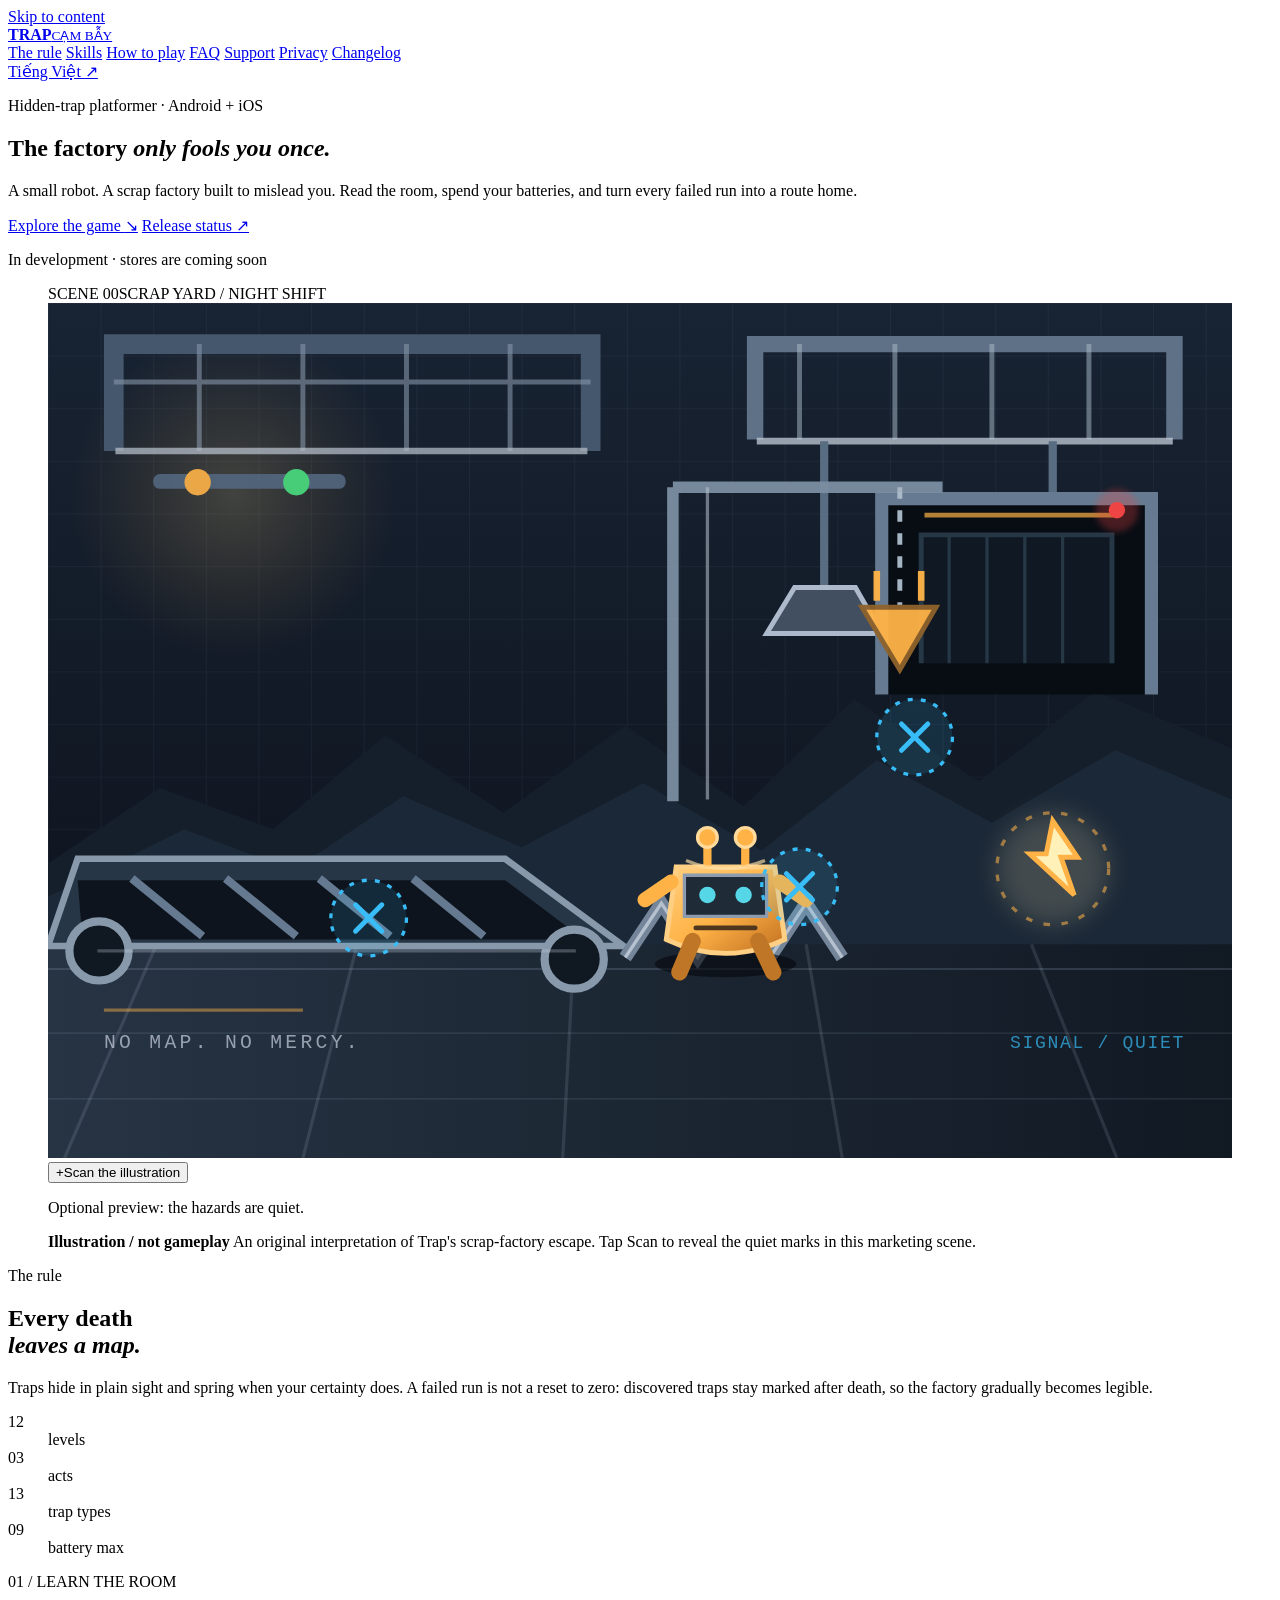
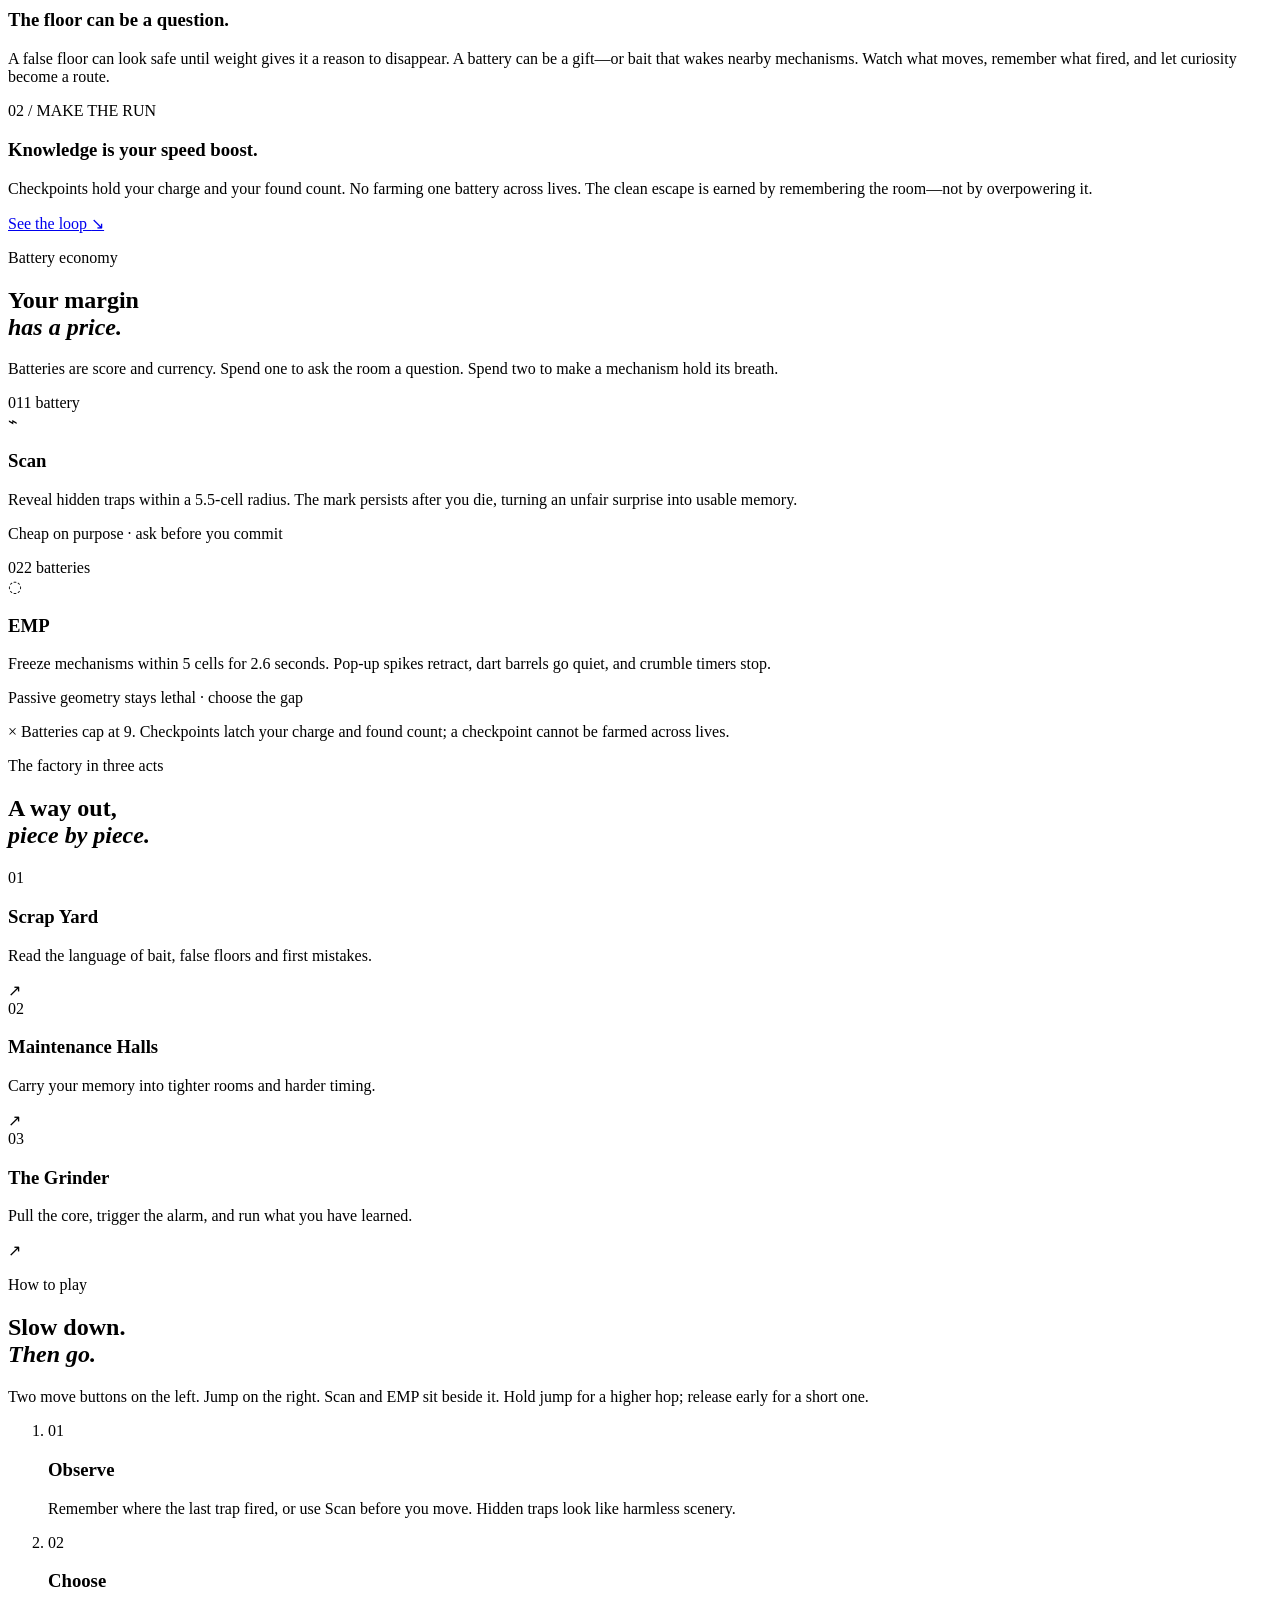
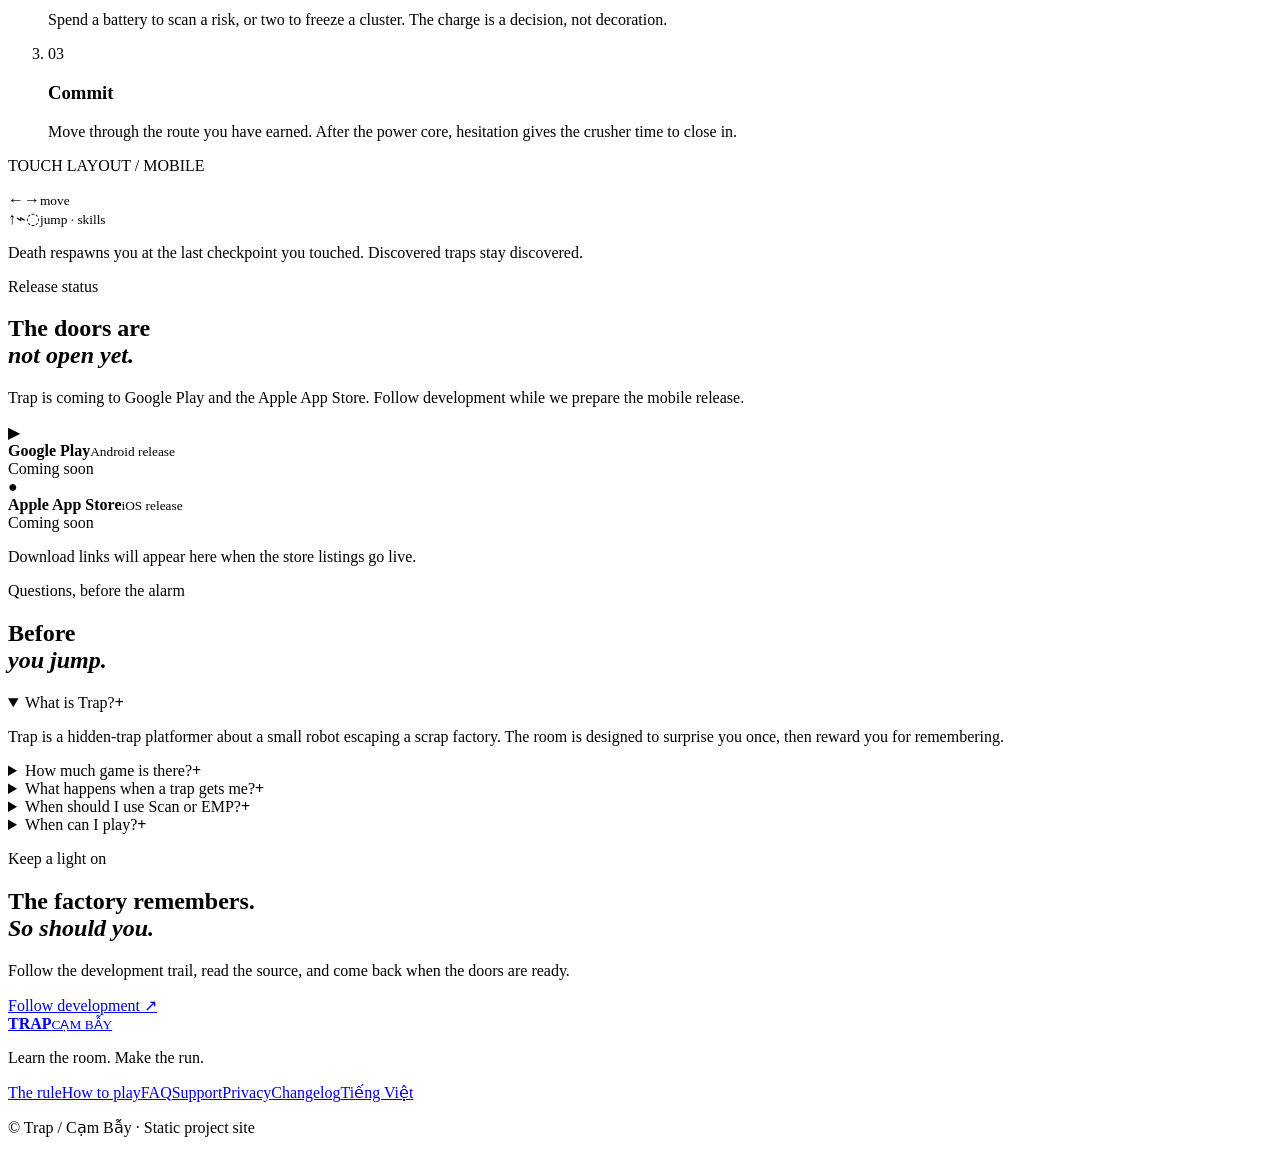
==== index.html @ 97ba3a32 "fix: Serve the site from pitfall.lamnv.com - Point canonical, hreflang, Open Graph, JSON-LD, sitemap" ====
<!doctype html>
<html lang="en">
<head>
  <meta charset="utf-8">
  <meta name="viewport" content="width=device-width, initial-scale=1">
  <title>Trap — The factory only fools you once.</title>
  <meta name="description" content="Trap is a hidden-trap platformer about a small robot escaping a scrap factory. Learn the room, spend your batteries, and make the clean run.">
  <meta name="theme-color" content="#070a0f">
  <meta name="robots" content="index, follow">
  <link rel="canonical" href="https://pitfall.lamnv.com/">
  <link rel="alternate" hreflang="en" href="https://pitfall.lamnv.com/">
  <link rel="alternate" hreflang="vi" href="https://pitfall.lamnv.com/vi/">
  <link rel="alternate" hreflang="x-default" href="https://pitfall.lamnv.com/">
  <meta property="og:type" content="website">
  <meta property="og:site_name" content="Trap / Cạm Bẫy">
  <meta property="og:locale" content="en_US">
  <meta property="og:locale:alternate" content="vi_VN">
  <meta property="og:title" content="Trap — The factory only fools you once.">
  <meta property="og:description" content="A hidden-trap platformer about a small robot escaping a scrap factory.">
  <meta property="og:url" content="https://pitfall.lamnv.com/">
  <meta property="og:image" content="https://pitfall.lamnv.com/assets/social-card.png">
  <meta property="og:image:width" content="1200">
  <meta property="og:image:height" content="630">
  <meta property="og:image:alt" content="An amber robot facing a dark scrap factory in Trap.">
  <meta name="twitter:card" content="summary_large_image">
  <meta name="twitter:title" content="Trap — The factory only fools you once.">
  <meta name="twitter:description" content="A hidden-trap platformer about a small robot escaping a scrap factory.">
  <meta name="twitter:image" content="https://pitfall.lamnv.com/assets/social-card.png">
  <link rel="icon" href="assets/favicon.svg" type="image/svg+xml">
  <link rel="stylesheet" href="styles.css">
  <script type="application/ld+json">
  {
    "@context": "https://schema.org",
    "@graph": [
      {
        "@type": "VideoGame",
        "@id": "https://pitfall.lamnv.com/#game",
        "name": "Trap",
        "alternateName": "Cạm Bẫy",
        "description": "A hidden-trap platformer about a small robot escaping a scrap factory. Traps reveal themselves through play, while Scan and EMP turn batteries into a margin for error.",
        "url": "https://pitfall.lamnv.com/",
        "image": "https://pitfall.lamnv.com/assets/social-card.png",
        "genre": ["Platformer", "Puzzle"],
        "gamePlatform": ["Android", "iOS"],
        "operatingSystem": ["Android", "iOS"],
        "applicationCategory": "Game",
        "inLanguage": ["en", "vi"],
        "sameAs": "https://github.com/nguyenvanlamm/cam_bay"
      },
      {
        "@type": "FAQPage",
        "@id": "https://pitfall.lamnv.com/#faq",
        "inLanguage": "en",
        "mainEntity": [
          {
            "@type": "Question",
            "name": "What is Trap?",
            "acceptedAnswer": {"@type": "Answer", "text": "Trap is a hidden-trap platformer about a small robot escaping a scrap factory. The room is designed to surprise you once, then reward you for remembering."}
          },
          {
            "@type": "Question",
            "name": "How much game is there?",
            "acceptedAnswer": {"@type": "Answer", "text": "The current design has 12 levels across three acts: Scrap Yard, Maintenance Halls and The Grinder. There are 13 trap types and three challenge goals per level."}
          },
          {
            "@type": "Question",
            "name": "What happens when a trap gets me?",
            "acceptedAnswer": {"@type": "Answer", "text": "You respawn at the last checkpoint you touched. A trap that has fired leaves a faint mark where it hid, and that discovery survives death."}
          },
          {
            "@type": "Question",
            "name": "When should I use Scan or EMP?",
            "acceptedAnswer": {"@type": "Answer", "text": "Scan costs one battery and reveals hidden traps within 5.5 cells. EMP costs two and freezes nearby mechanisms for 2.6 seconds. Passive geometry—like an exposed spike bed—stays dangerous."}
          },
          {
            "@type": "Question",
            "name": "When can I play?",
            "acceptedAnswer": {"@type": "Answer", "text": "Trap is in development. It is planned for Android and iOS, with both the Google Play and Apple App Store releases marked coming soon. No release date has been announced."}
          }
        ]
      }
    ]
  }
  </script>
</head>
<body>
  <a class="skip-link" href="#main-content">Skip to content</a>
  <header class="site-header">
    <div class="wrap nav-shell">
      <a class="brand" href="./" aria-label="Trap home">
        <span class="brand-mark" aria-hidden="true"><i></i><i></i><i></i></span>
        <span class="brand-word"><strong>TRAP</strong><small>CẠM BẪY</small></span>
      </a>
      <nav class="primary-nav" aria-label="Primary navigation">
        <a href="#world">The rule</a>
        <a href="#skills">Skills</a>
        <a href="#how-to-play">How to play</a>
        <a href="#faq">FAQ</a>
        <a href="support/">Support</a>
        <a href="privacy/">Privacy</a>
        <a href="changelog/">Changelog</a>
      </nav>
      <a class="language-link" href="vi/index.html" lang="vi">Tiếng Việt <span aria-hidden="true">↗</span></a>
    </div>
  </header>

  <main id="main-content">
    <section class="hero wrap" aria-labelledby="hero-title">
      <div class="hero-copy">
        <p class="eyebrow"><span class="eyebrow-line" aria-hidden="true"></span> Hidden-trap platformer <span class="eyebrow-dot" aria-hidden="true">·</span> Android + iOS</p>
        <h1 id="hero-title">The factory <em>only fools you once.</em></h1>
        <p class="hero-lede">A small robot. A scrap factory built to mislead you. Read the room, spend your batteries, and turn every failed run into a route home.</p>
        <div class="hero-actions">
          <a class="button button-primary" href="#how-to-play">Explore the game <span aria-hidden="true">↘</span></a>
          <a class="quiet-link" href="#release">Release status <span aria-hidden="true">↗</span></a>
        </div>
        <p class="hero-footnote"><span class="status-dot" aria-hidden="true"></span> In development · stores are coming soon</p>
      </div>

      <figure class="hero-art">
        <div class="art-frame">
          <div class="art-label"><span>SCENE 00</span><span>SCRAP YARD / NIGHT SHIFT</span></div>
          <svg id="trap-scene" viewBox="0 0 720 520" role="img" aria-labelledby="scene-title scene-desc" xmlns="http://www.w3.org/2000/svg">
            <title id="scene-title">An amber robot at the mouth of a scrap factory</title>
            <desc id="scene-desc">An original editorial illustration of a small robot standing before conveyors, hanging machinery and a dark factory exit. Scan can mark the quiet hazards hidden in the scene.</desc>
            <defs>
              <linearGradient id="scene-sky" x1="0" y1="0" x2="0" y2="1">
                <stop offset="0" stop-color="#182333"/>
                <stop offset="1" stop-color="#0b1018"/>
              </linearGradient>
              <linearGradient id="scene-floor" x1="0" y1="0" x2="1" y2="0">
                <stop offset="0" stop-color="#273444"/>
                <stop offset="1" stop-color="#111923"/>
              </linearGradient>
              <linearGradient id="robot-shell" x1="0" y1="0" x2="1" y2="1">
                <stop offset="0" stop-color="#ffd080"/>
                <stop offset="0.5" stop-color="#ffb347"/>
                <stop offset="1" stop-color="#bf6e20"/>
              </linearGradient>
              <linearGradient id="steel-beam" x1="0" y1="0" x2="1" y2="0">
                <stop offset="0" stop-color="#718198"/>
                <stop offset="0.5" stop-color="#c3ccd9"/>
                <stop offset="1" stop-color="#445367"/>
              </linearGradient>
              <radialGradient id="lamp" cx="0.5" cy="0.5" r="0.5">
                <stop offset="0" stop-color="#ffdf8c" stop-opacity=".95"/>
                <stop offset="1" stop-color="#ffb347" stop-opacity="0"/>
              </radialGradient>
              <pattern id="scene-grid" width="32" height="32" patternUnits="userSpaceOnUse">
                <path d="M32 0H0V32" fill="none" stroke="#a8bed7" stroke-opacity=".07"/>
              </pattern>
              <filter id="soft-glow" x="-100%" y="-100%" width="300%" height="300%">
                <feGaussianBlur stdDeviation="7"/>
              </filter>
              <filter id="tight-glow" x="-100%" y="-100%" width="300%" height="300%">
                <feGaussianBlur stdDeviation="2"/>
              </filter>
            </defs>
            <rect width="720" height="520" fill="url(#scene-sky)"/>
            <rect width="720" height="520" fill="url(#scene-grid)"/>
            <circle cx="113" cy="116" r="100" fill="url(#lamp)" opacity=".2"/>
            <path d="M0 341L68 295 137 320 205 263 277 310 351 257 423 306 490 241 566 291 637 236 720 271V410H0Z" fill="#151f2b"/>
            <path d="M0 361L83 320 149 345 216 300 288 331 362 292 434 333 504 278 574 316 649 272 720 302V410H0Z" fill="#1b2837"/>
            <path d="M0 390H720V520H0Z" fill="url(#scene-floor)"/>
            <path d="M0 405H720" stroke="#7e91a7" stroke-opacity=".35"/>
            <path d="M0 444H720M0 484H720" stroke="#9eb0c4" stroke-opacity=".12"/>
            <path d="M66 390L10 520M188 390L155 520M320 390L313 520M461 390L483 520M598 390L650 520" stroke="#b9c7d7" stroke-opacity=".14" stroke-width="2"/>

            <g opacity=".9">
              <path d="M40 90V25H330V90" fill="none" stroke="#4a5d73" stroke-width="12"/>
              <path d="M40 48H330M92 25V90M155 25V90M218 25V90M281 25V90" stroke="#91a2b6" stroke-opacity=".6" stroke-width="3"/>
              <path d="M41 90H328" stroke="#c3ccd9" stroke-opacity=".75" stroke-width="4"/>
              <rect x="64" y="104" width="117" height="9" rx="4" fill="#53677f"/>
              <circle cx="91" cy="109" r="8" fill="#ffb347"/><circle cx="151" cy="109" r="8" fill="#4ade80"/>
            </g>

            <g>
              <path d="M430 83V25H685V83" fill="none" stroke="#5e7186" stroke-width="10"/>
              <path d="M457 25V83M515 25V83M574 25V83M633 25V83" stroke="#aebdcb" stroke-opacity=".5" stroke-width="3"/>
              <path d="M431 84H684" stroke="#c3ccd9" stroke-opacity=".75" stroke-width="4"/>
              <path d="M472 84V176M611 84V137" stroke="#596d82" stroke-width="5"/>
              <path d="M454 173H491L507 201H437Z" fill="#424f60" stroke="#adbacc" stroke-width="3"/>
              <path d="M593 134H629L642 158H580Z" fill="#424f60" stroke="#adbacc" stroke-width="3"/>
            </g>

            <g class="factory-door">
              <path d="M507 238V119H671V238" fill="#080d14" stroke="#667b91" stroke-width="8"/>
              <path d="M531 219V141H647V219" fill="#0f1823" stroke="#263746" stroke-width="3"/>
              <path d="M548 141V219M571 141V219M594 141V219M617 141V219" stroke="#263746" stroke-width="2"/>
              <path d="M533 129H648" stroke="#ffb347" stroke-opacity=".7" stroke-width="3"/>
              <circle cx="650" cy="126" r="13" fill="#ef4444" opacity=".28" filter="url(#tight-glow)"/>
              <circle cx="650" cy="126" r="5" fill="#ef4444"/>
            </g>

            <g class="crane" opacity=".95">
              <path d="M380 112V303M380 112H544" stroke="#7b8ea2" stroke-width="7"/>
              <path d="M401 112V302" stroke="#c3ccd9" stroke-opacity=".55" stroke-width="2"/>
              <path d="M518 112V185" stroke="#aebdcb" stroke-width="3" stroke-dasharray="7 7"/>
              <path d="M495 185H540L518 223Z" fill="#ffb347" stroke="#8f632c" stroke-width="3"/>
              <path d="M504 181V163M531 181V163" stroke="#ffb347" stroke-width="4"/>
            </g>

            <g class="conveyor">
              <path d="M18 338H278L350 391H0Z" fill="#263646" stroke="#8799ab" stroke-width="4"/>
              <path d="M18 351H278L326 387H21Z" fill="#0d141d"/>
              <path d="M51 350L94 385M108 350L151 385M165 350L208 385M222 350L265 385" stroke="#657991" stroke-width="5"/>
              <circle cx="31" cy="394" r="18" fill="#101821" stroke="#8799ab" stroke-width="5"/>
              <circle cx="320" cy="399" r="18" fill="#101821" stroke="#8799ab" stroke-width="5"/>
              <path d="M30 394H321" stroke="#c3ccd9" stroke-opacity=".3" stroke-width="2"/>
            </g>

            <g class="power-core">
              <circle cx="611" cy="344" r="34" fill="#fff1b8" opacity=".17" filter="url(#soft-glow)"/>
              <path d="M611 315L626 337L616 337L624 360L597 335L607 335Z" fill="#fff1b8" stroke="#ffb347" stroke-width="3"/>
              <circle cx="611" cy="344" r="34" fill="none" stroke="#ffb347" stroke-opacity=".55" stroke-width="2" stroke-dasharray="4 7"/>
            </g>

            <g class="rail-hazard">
              <path d="M351 398L373 365L395 398L417 365L439 398L461 365L483 398" fill="none" stroke="#75869a" stroke-width="8"/>
              <path d="M351 398L373 365L395 398L417 365L439 398L461 365L483 398" fill="none" stroke="#d1dae4" stroke-opacity=".7" stroke-width="2"/>
            </g>

            <g class="robot" transform="translate(370 301)">
              <ellipse cx="42" cy="101" rx="43" ry="8" fill="#05080c" opacity=".6"/>
              <path d="M12 42H72L78 86Q42 103 6 86Z" fill="url(#robot-shell)" stroke="#ffcf83" stroke-width="3"/>
              <path d="M17 47H67V72H17Z" fill="#202b38" stroke="#8c9bad" stroke-width="2"/>
              <circle cx="31" cy="59" r="5" fill="#55d7e8"/><circle cx="53" cy="59" r="5" fill="#55d7e8"/>
              <path d="M24 79H60" stroke="#51361e" stroke-width="3" stroke-linecap="round"/>
              <path d="M9 51L-7 62M75 51L91 62" stroke="#ffb347" stroke-width="9" stroke-linecap="round"/>
              <path d="M22 87L14 106M62 87L71 106" stroke="#bf7626" stroke-width="10" stroke-linecap="round"/>
              <path d="M31 42V27M54 42V27" stroke="#ffb347" stroke-width="5"/>
              <circle cx="31" cy="24" r="6" fill="#ffb347" stroke="#ffda9b" stroke-width="2"/>
              <circle cx="54" cy="24" r="6" fill="#ffb347" stroke="#ffda9b" stroke-width="2"/>
              <path d="M18 38Q42 48 66 38" fill="none" stroke="#ffe0a8" stroke-opacity=".65" stroke-width="2"/>
            </g>

            <g class="trap-mark" aria-hidden="true">
              <g transform="translate(195 374)">
                <circle r="23" fill="#38bdf8" fill-opacity=".13" stroke="#38bdf8" stroke-width="2" stroke-dasharray="3 5"/>
                <path d="M-8 -8L8 8M8 -8L-8 8" stroke="#38bdf8" stroke-width="3" stroke-linecap="round"/>
              </g>
              <g transform="translate(457 355)">
                <circle r="23" fill="#38bdf8" fill-opacity=".13" stroke="#38bdf8" stroke-width="2" stroke-dasharray="3 5"/>
                <path d="M-8 -8L8 8M8 -8L-8 8" stroke="#38bdf8" stroke-width="3" stroke-linecap="round"/>
              </g>
              <g transform="translate(527 264)">
                <circle r="23" fill="#38bdf8" fill-opacity=".13" stroke="#38bdf8" stroke-width="2" stroke-dasharray="3 5"/>
                <path d="M-8 -8L8 8M8 -8L-8 8" stroke="#38bdf8" stroke-width="3" stroke-linecap="round"/>
              </g>
            </g>

            <path d="M34 430H155" stroke="#ffb347" stroke-width="2" stroke-opacity=".45"/>
            <text x="34" y="453" fill="#c3ccd9" fill-opacity=".72" font-family="monospace" font-size="12" letter-spacing="2">NO MAP. NO MERCY.</text>
            <text x="585" y="453" fill="#38bdf8" fill-opacity=".7" font-family="monospace" font-size="11" letter-spacing="1">SIGNAL / QUIET</text>
          </svg>
          <div class="scan-control">
            <button id="scan-toggle" class="scan-button" type="button" aria-controls="trap-scene" aria-pressed="false"><span class="scan-icon" aria-hidden="true">+</span><span>Scan the illustration</span></button>
            <p id="scan-status" class="scan-status" role="status" aria-live="polite">Optional preview: the hazards are quiet.</p>
          </div>
        </div>
        <figcaption><strong>Illustration / not gameplay</strong> An original interpretation of Trap's scrap-factory escape. Tap Scan to reveal the quiet marks in this marketing scene.</figcaption>
        <noscript><p class="no-script-note">Scan preview needs JavaScript; the game story and mechanics remain available below.</p></noscript>
      </figure>
    </section>

    <section class="section rule-section wrap" id="world" aria-labelledby="rule-title">
      <div class="section-intro split-intro">
        <p class="eyebrow"><span class="eyebrow-line" aria-hidden="true"></span> The rule</p>
        <div>
          <h2 id="rule-title">Every death<br><em>leaves a map.</em></h2>
          <p class="section-lede">Traps hide in plain sight and spring when your certainty does. A failed run is not a reset to zero: discovered traps stay marked after death, so the factory gradually becomes legible.</p>
        </div>
      </div>
      <dl class="fact-rail" aria-label="Game structure">
        <div><dt>12</dt><dd>levels</dd></div>
        <div><dt>03</dt><dd>acts</dd></div>
        <div><dt>13</dt><dd>trap types</dd></div>
        <div><dt>09</dt><dd>battery max</dd></div>
      </dl>
      <div class="story-grid">
        <article class="story-card story-card-large">
          <p class="card-index">01 / LEARN THE ROOM</p>
          <h3>The floor can be a question.</h3>
          <p>A false floor can look safe until weight gives it a reason to disappear. A battery can be a gift—or bait that wakes nearby mechanisms. Watch what moves, remember what fired, and let curiosity become a route.</p>
          <div class="card-rule" aria-hidden="true"><span></span><span></span><span></span></div>
        </article>
        <article class="story-card story-card-accent">
          <p class="card-index">02 / MAKE THE RUN</p>
          <h3>Knowledge is your speed boost.</h3>
          <p>Checkpoints hold your charge and your found count. No farming one battery across lives. The clean escape is earned by remembering the room—not by overpowering it.</p>
          <a class="inline-link" href="#how-to-play">See the loop <span aria-hidden="true">↘</span></a>
        </article>
      </div>
    </section>

    <section class="section skills-section" id="skills" aria-labelledby="skills-title">
      <div class="wrap">
        <div class="section-intro split-intro">
          <p class="eyebrow"><span class="eyebrow-line" aria-hidden="true"></span> Battery economy</p>
          <div>
            <h2 id="skills-title">Your margin<br><em>has a price.</em></h2>
            <p class="section-lede">Batteries are score and currency. Spend one to ask the room a question. Spend two to make a mechanism hold its breath.</p>
          </div>
        </div>
        <div class="skill-grid">
          <article class="skill-card scan-card">
            <div class="skill-top"><span class="skill-number">01</span><span class="skill-tag">1 battery</span></div>
            <div class="skill-symbol" aria-hidden="true">⌁</div>
            <h3>Scan</h3>
            <p>Reveal hidden traps within a 5.5-cell radius. The mark persists after you die, turning an unfair surprise into usable memory.</p>
            <div class="skill-meter" aria-label="Cost: one battery"><i></i><i class="empty"></i><i class="empty"></i><i class="empty"></i></div>
            <p class="skill-note">Cheap on purpose · ask before you commit</p>
          </article>
          <article class="skill-card emp-card">
            <div class="skill-top"><span class="skill-number">02</span><span class="skill-tag">2 batteries</span></div>
            <div class="skill-symbol" aria-hidden="true">◌</div>
            <h3>EMP</h3>
            <p>Freeze mechanisms within 5 cells for 2.6 seconds. Pop-up spikes retract, dart barrels go quiet, and crumble timers stop.</p>
            <div class="skill-meter" aria-label="Cost: two batteries"><i></i><i></i><i class="empty"></i><i class="empty"></i></div>
            <p class="skill-note">Passive geometry stays lethal · choose the gap</p>
          </article>
        </div>
        <p class="skill-footnote"><span class="tiny-cross" aria-hidden="true">×</span> Batteries cap at 9. Checkpoints latch your charge and found count; a checkpoint cannot be farmed across lives.</p>
      </div>
    </section>

    <section class="section acts-section wrap" aria-labelledby="acts-title">
      <div class="acts-heading">
        <p class="eyebrow"><span class="eyebrow-line" aria-hidden="true"></span> The factory in three acts</p>
        <h2 id="acts-title">A way out,<br><em>piece by piece.</em></h2>
      </div>
      <div class="act-list">
        <article class="act-row">
          <div class="act-no">01</div><div class="act-name"><h3>Scrap Yard</h3><p>Read the language of bait, false floors and first mistakes.</p></div><div class="act-mark" aria-hidden="true">↗</div>
        </article>
        <article class="act-row">
          <div class="act-no">02</div><div class="act-name"><h3>Maintenance Halls</h3><p>Carry your memory into tighter rooms and harder timing.</p></div><div class="act-mark" aria-hidden="true">↗</div>
        </article>
        <article class="act-row">
          <div class="act-no">03</div><div class="act-name"><h3>The Grinder</h3><p>Pull the core, trigger the alarm, and run what you have learned.</p></div><div class="act-mark" aria-hidden="true">↗</div>
        </article>
      </div>
    </section>

    <section class="section how-section" id="how-to-play" aria-labelledby="how-title">
      <div class="wrap">
        <div class="section-intro split-intro">
          <p class="eyebrow"><span class="eyebrow-line" aria-hidden="true"></span> How to play</p>
          <div>
            <h2 id="how-title">Slow down.<br><em>Then go.</em></h2>
            <p class="section-lede">Two move buttons on the left. Jump on the right. Scan and EMP sit beside it. Hold jump for a higher hop; release early for a short one.</p>
          </div>
        </div>
        <div class="play-layout">
          <ol class="play-steps">
            <li><span class="step-no">01</span><div><h3>Observe</h3><p>Remember where the last trap fired, or use Scan before you move. Hidden traps look like harmless scenery.</p></div></li>
            <li><span class="step-no">02</span><div><h3>Choose</h3><p>Spend a battery to scan a risk, or two to freeze a cluster. The charge is a decision, not decoration.</p></div></li>
            <li><span class="step-no">03</span><div><h3>Commit</h3><p>Move through the route you have earned. After the power core, hesitation gives the crusher time to close in.</p></div></li>
          </ol>
          <aside class="control-panel" aria-label="Touch controls">
            <p class="card-index">TOUCH LAYOUT / MOBILE</p>
            <div class="control-map">
              <div class="control-cluster left-cluster"><span class="control-key">←</span><span class="control-key">→</span><small>move</small></div>
              <div class="control-cluster right-cluster"><span class="control-key jump-key">↑</span><span class="control-key skill-key">⌁</span><span class="control-key skill-key">◌</span><small>jump · skills</small></div>
            </div>
            <p class="control-note">Death respawns you at the last checkpoint you touched. Discovered traps stay discovered.</p>
          </aside>
        </div>
      </div>
    </section>

    <section class="section release-section wrap" id="release" aria-labelledby="release-title">
      <div class="release-copy">
        <p class="eyebrow"><span class="eyebrow-line" aria-hidden="true"></span> Release status</p>
        <h2 id="release-title">The doors are<br><em>not open yet.</em></h2>
        <p>Trap is coming to Google Play and the Apple App Store. Follow development while we prepare the mobile release.</p>
      </div>
      <div class="store-list" aria-label="Store availability">
        <div class="store-row"><span class="store-icon" aria-hidden="true">▶</span><div><strong>Google Play</strong><small>Android release</small></div><span class="store-status">Coming soon</span></div>
        <div class="store-row"><span class="store-icon apple-icon" aria-hidden="true">●</span><div><strong>Apple App Store</strong><small>iOS release</small></div><span class="store-status">Coming soon</span></div>
        <p class="store-note">Download links will appear here when the store listings go live.</p>
      </div>
    </section>

    <section class="section faq-section wrap" id="faq" aria-labelledby="faq-title">
      <div class="faq-head"><p class="eyebrow"><span class="eyebrow-line" aria-hidden="true"></span> Questions, before the alarm</p><h2 id="faq-title">Before<br><em>you jump.</em></h2></div>
      <div class="faq-list">
        <details open><summary><span>What is Trap?</span><b aria-hidden="true">+</b></summary><p>Trap is a hidden-trap platformer about a small robot escaping a scrap factory. The room is designed to surprise you once, then reward you for remembering.</p></details>
        <details><summary><span>How much game is there?</span><b aria-hidden="true">+</b></summary><p>The current design has 12 levels across three acts: Scrap Yard, Maintenance Halls and The Grinder. There are 13 trap types and three challenge goals per level.</p></details>
        <details><summary><span>What happens when a trap gets me?</span><b aria-hidden="true">+</b></summary><p>You respawn at the last checkpoint you touched. A trap that has fired leaves a faint mark where it hid, and that discovery survives death.</p></details>
        <details><summary><span>When should I use Scan or EMP?</span><b aria-hidden="true">+</b></summary><p>Scan costs one battery and reveals hidden traps within 5.5 cells. EMP costs two and freezes nearby mechanisms for 2.6 seconds. Passive geometry—like an exposed spike bed—stays dangerous.</p></details>
        <details><summary><span>When can I play?</span><b aria-hidden="true">+</b></summary><p>Trap is in development. It is planned for Android and iOS, with both the Google Play and Apple App Store releases marked coming soon. No release date has been announced.</p></details>
      </div>
    </section>

    <section class="closing-cta wrap" aria-labelledby="closing-title">
      <div class="closing-rule" aria-hidden="true"><span></span><span></span><span></span></div>
      <p class="eyebrow"><span class="eyebrow-line" aria-hidden="true"></span> Keep a light on</p>
      <h2 id="closing-title">The factory remembers.<br><em>So should you.</em></h2>
      <p>Follow the development trail, read the source, and come back when the doors are ready.</p>
      <a class="button button-primary" href="https://github.com/nguyenvanlamm/cam_bay" rel="noopener">Follow development <span aria-hidden="true">↗</span></a>
    </section>
  </main>

  <footer class="site-footer">
    <div class="wrap footer-inner">
      <div><a class="brand footer-brand" href="./" aria-label="Trap home"><span class="brand-mark" aria-hidden="true"><i></i><i></i><i></i></span><span class="brand-word"><strong>TRAP</strong><small>CẠM BẪY</small></span></a><p>Learn the room. Make the run.</p></div>
      <div class="footer-links"><a href="#world">The rule</a><a href="#how-to-play">How to play</a><a href="#faq">FAQ</a><a href="support/">Support</a><a href="privacy/">Privacy</a><a href="changelog/">Changelog</a><a href="vi/index.html" lang="vi">Tiếng Việt</a></div>
      <p class="copyright">© Trap / Cạm Bẫy · Static project site</p>
    </div>
  </footer>
  <script src="script.js" defer></script>
</body>
</html>
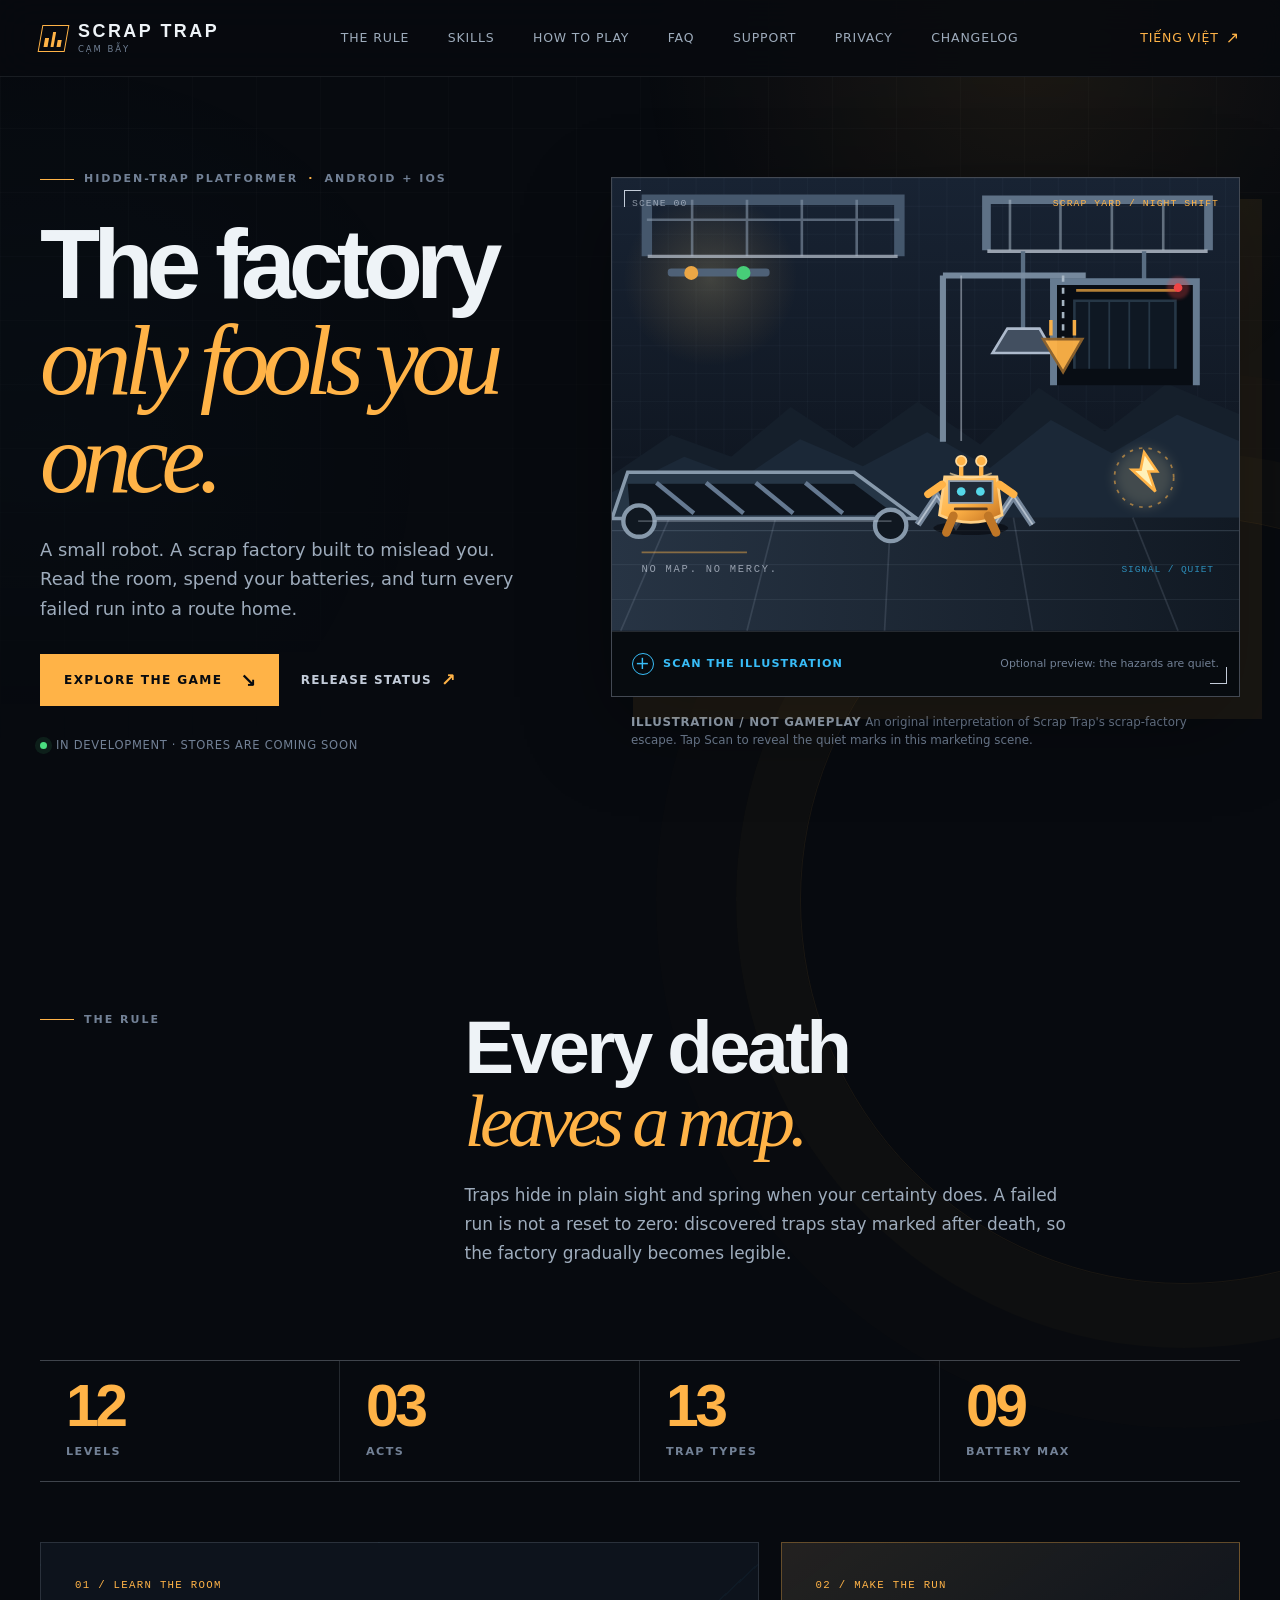
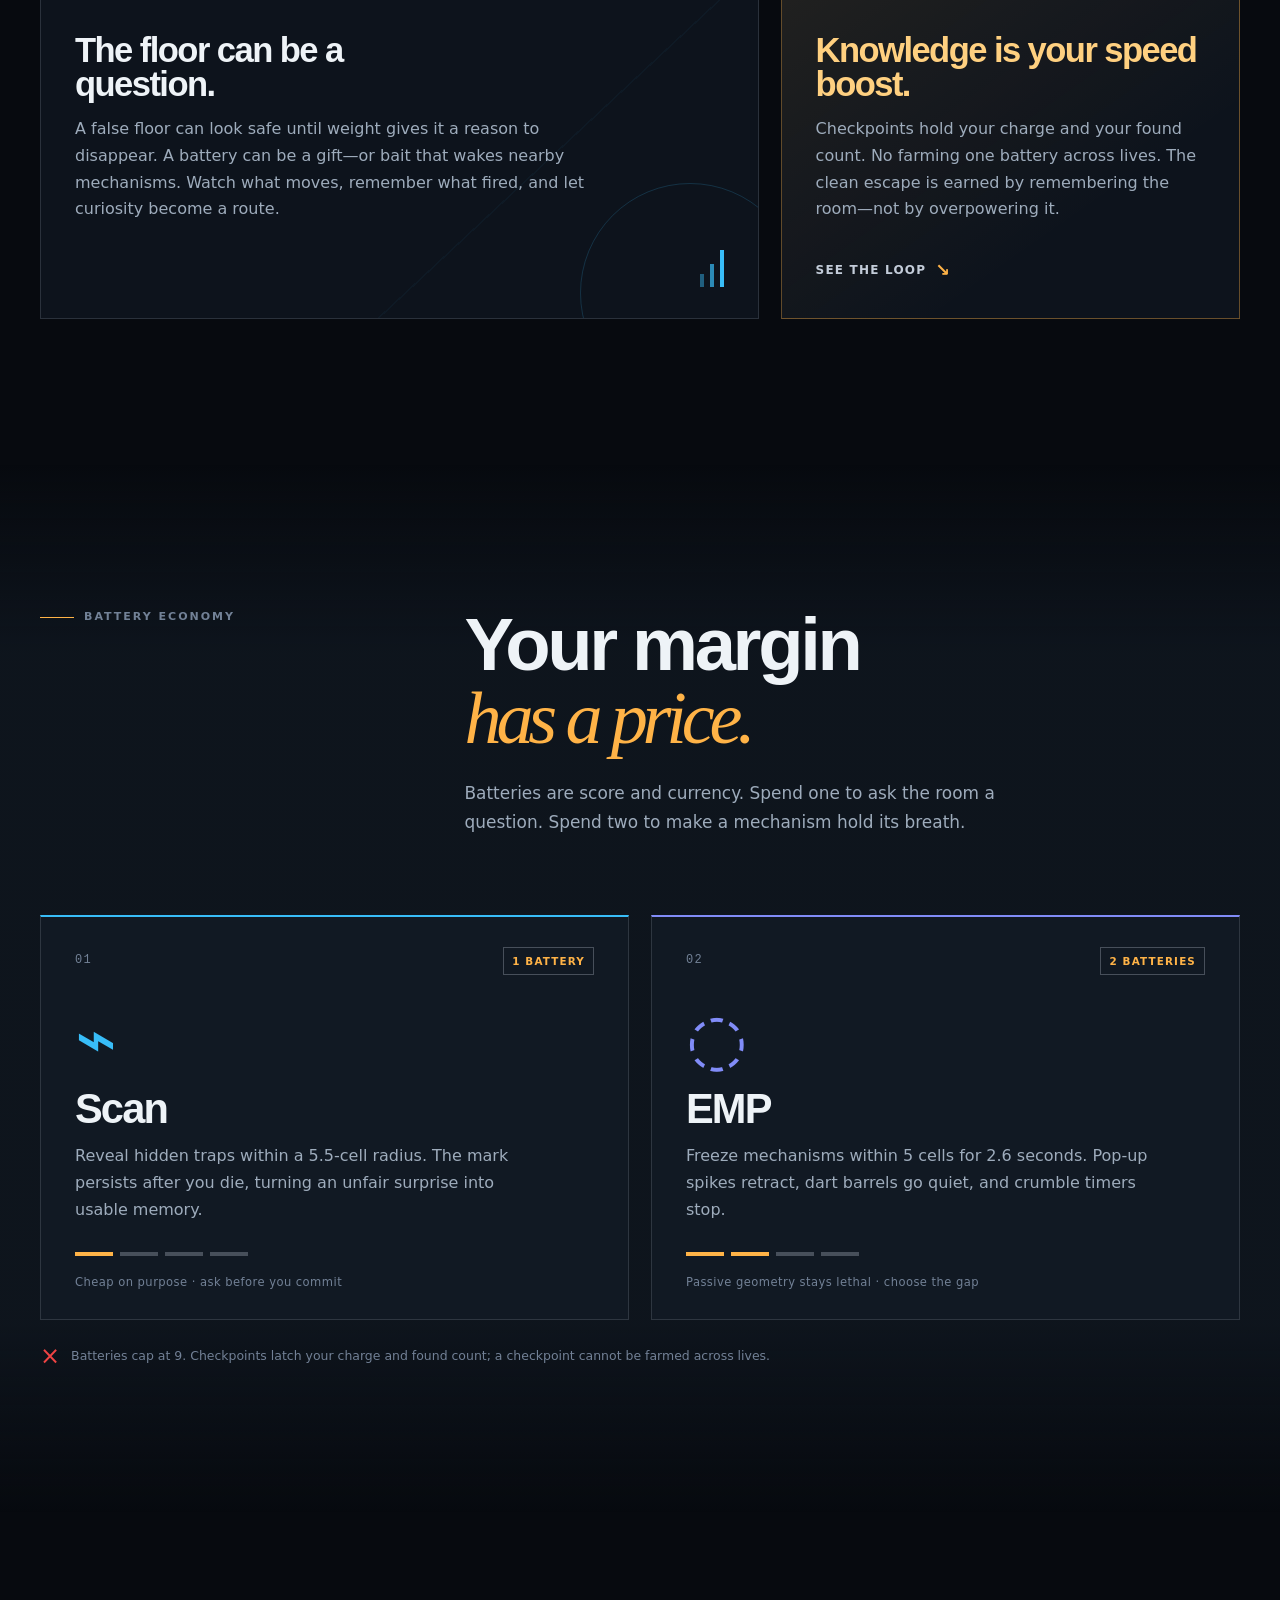
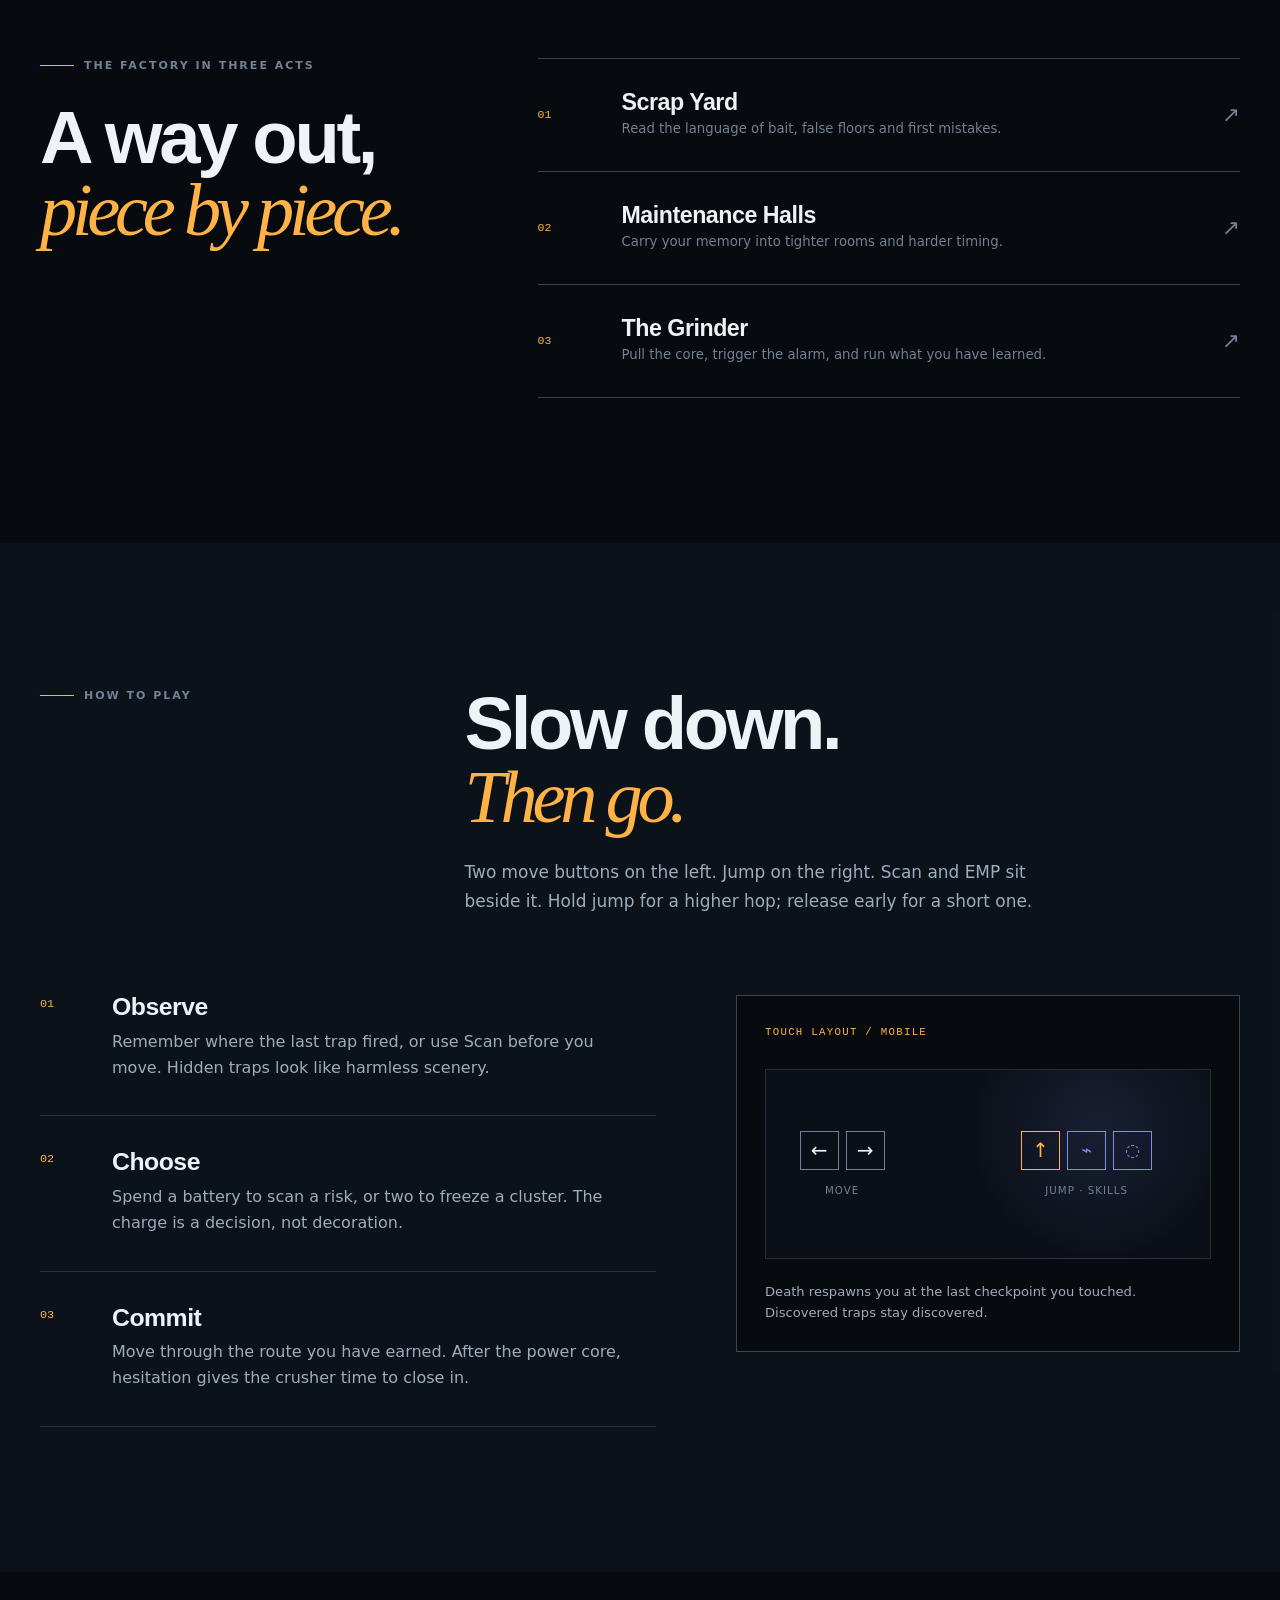
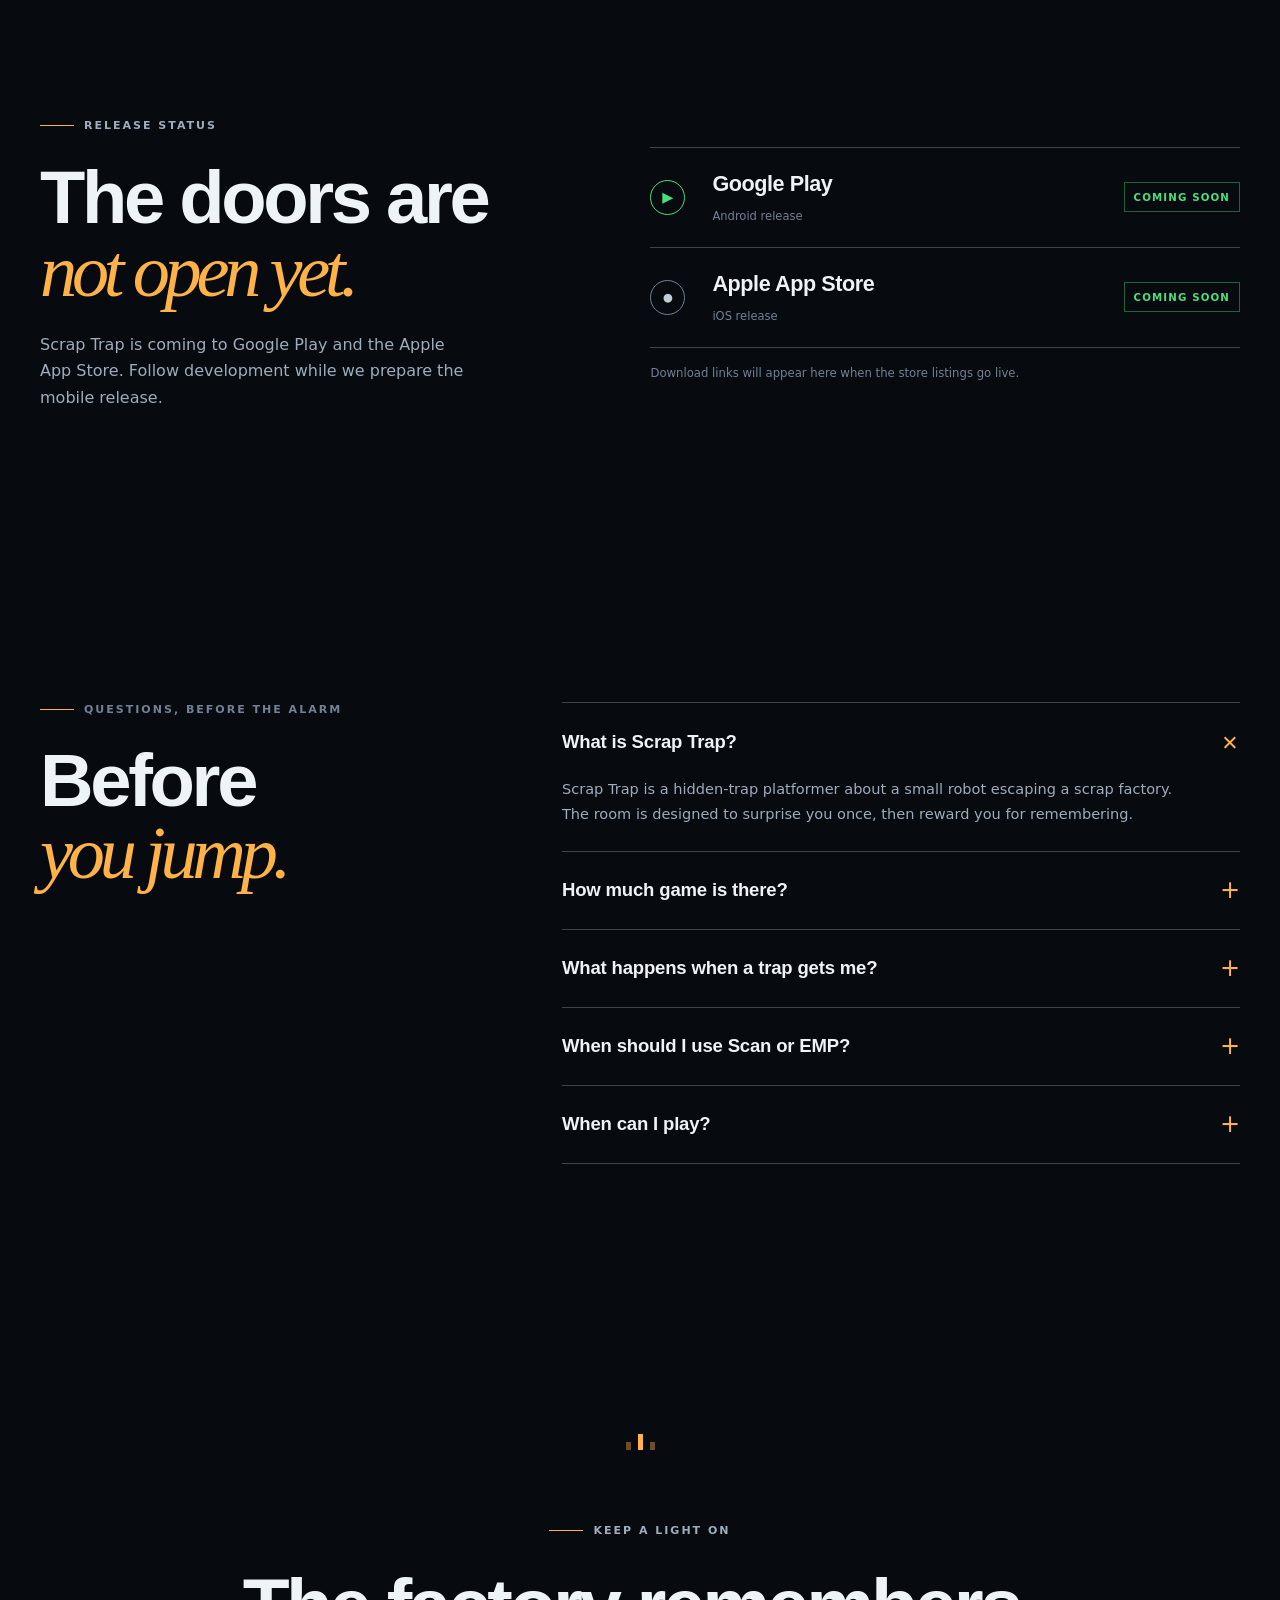
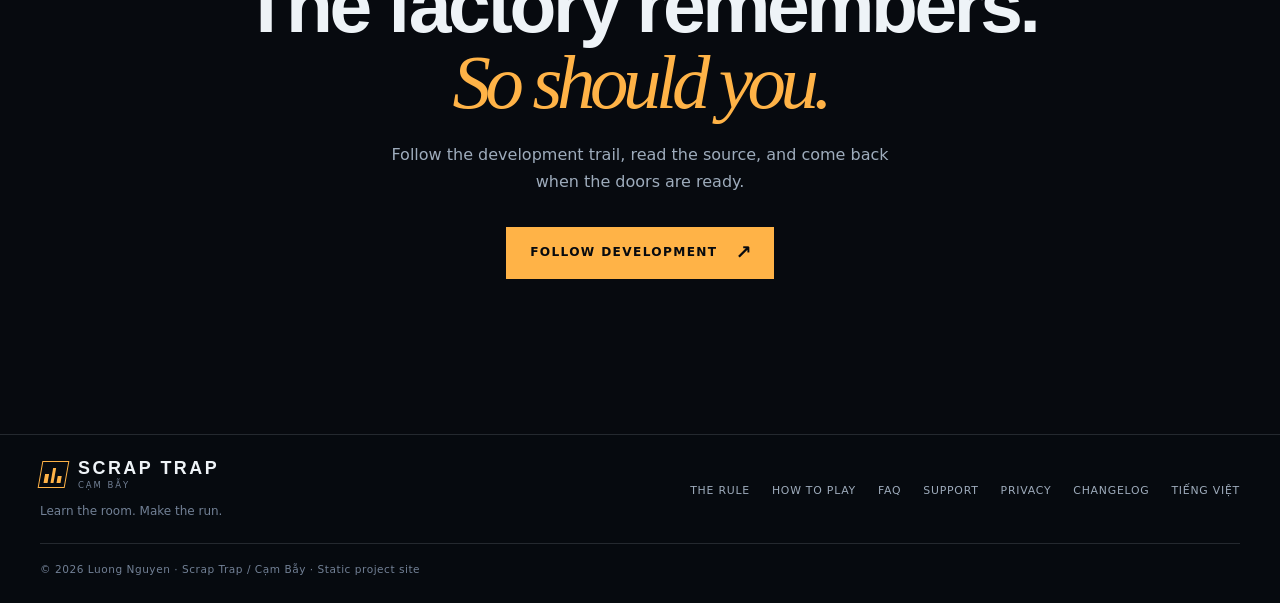
==== commit 918b3eba: "fix(site): rename Trap to Scrap Trap and name Luong Nguyen as owner - Rename the game to Scrap Trap " ====
--- a/index.html
+++ b/index.html
@@ -3,8 +3,8 @@
 <head>
   <meta charset="utf-8">
   <meta name="viewport" content="width=device-width, initial-scale=1">
-  <title>Trap — The factory only fools you once.</title>
-  <meta name="description" content="Trap is a hidden-trap platformer about a small robot escaping a scrap factory. Learn the room, spend your batteries, and make the clean run.">
+  <title>Scrap Trap — The factory only fools you once.</title>
+  <meta name="description" content="Scrap Trap is a hidden-trap platformer about a small robot escaping a scrap factory. Learn the room, spend your batteries, and make the clean run.">
   <meta name="theme-color" content="#070a0f">
   <meta name="robots" content="index, follow">
   <link rel="canonical" href="https://pitfall.lamnv.com/">
@@ -12,18 +12,18 @@
   <link rel="alternate" hreflang="vi" href="https://pitfall.lamnv.com/vi/">
   <link rel="alternate" hreflang="x-default" href="https://pitfall.lamnv.com/">
   <meta property="og:type" content="website">
-  <meta property="og:site_name" content="Trap / Cạm Bẫy">
+  <meta property="og:site_name" content="Scrap Trap / Cạm Bẫy">
   <meta property="og:locale" content="en_US">
   <meta property="og:locale:alternate" content="vi_VN">
-  <meta property="og:title" content="Trap — The factory only fools you once.">
+  <meta property="og:title" content="Scrap Trap — The factory only fools you once.">
   <meta property="og:description" content="A hidden-trap platformer about a small robot escaping a scrap factory.">
   <meta property="og:url" content="https://pitfall.lamnv.com/">
   <meta property="og:image" content="https://pitfall.lamnv.com/assets/social-card.png">
   <meta property="og:image:width" content="1200">
   <meta property="og:image:height" content="630">
-  <meta property="og:image:alt" content="An amber robot facing a dark scrap factory in Trap.">
+  <meta property="og:image:alt" content="An amber robot facing a dark scrap factory in Scrap Trap.">
   <meta name="twitter:card" content="summary_large_image">
-  <meta name="twitter:title" content="Trap — The factory only fools you once.">
+  <meta name="twitter:title" content="Scrap Trap — The factory only fools you once.">
   <meta name="twitter:description" content="A hidden-trap platformer about a small robot escaping a scrap factory.">
   <meta name="twitter:image" content="https://pitfall.lamnv.com/assets/social-card.png">
   <link rel="icon" href="assets/favicon.svg" type="image/svg+xml">
@@ -35,7 +35,7 @@
       {
         "@type": "VideoGame",
         "@id": "https://pitfall.lamnv.com/#game",
-        "name": "Trap",
+        "name": "Scrap Trap",
         "alternateName": "Cạm Bẫy",
         "description": "A hidden-trap platformer about a small robot escaping a scrap factory. Traps reveal themselves through play, while Scan and EMP turn batteries into a margin for error.",
         "url": "https://pitfall.lamnv.com/",
@@ -54,8 +54,8 @@
         "mainEntity": [
           {
             "@type": "Question",
-            "name": "What is Trap?",
-            "acceptedAnswer": {"@type": "Answer", "text": "Trap is a hidden-trap platformer about a small robot escaping a scrap factory. The room is designed to surprise you once, then reward you for remembering."}
+            "name": "What is Scrap Trap?",
+            "acceptedAnswer": {"@type": "Answer", "text": "Scrap Trap is a hidden-trap platformer about a small robot escaping a scrap factory. The room is designed to surprise you once, then reward you for remembering."}
           },
           {
             "@type": "Question",
@@ -75,7 +75,7 @@
           {
             "@type": "Question",
             "name": "When can I play?",
-            "acceptedAnswer": {"@type": "Answer", "text": "Trap is in development. It is planned for Android and iOS, with both the Google Play and Apple App Store releases marked coming soon. No release date has been announced."}
+            "acceptedAnswer": {"@type": "Answer", "text": "Scrap Trap is in development. It is planned for Android and iOS, with both the Google Play and Apple App Store releases marked coming soon. No release date has been announced."}
           }
         ]
       }
@@ -87,9 +87,9 @@
   <a class="skip-link" href="#main-content">Skip to content</a>
   <header class="site-header">
     <div class="wrap nav-shell">
-      <a class="brand" href="./" aria-label="Trap home">
+      <a class="brand" href="./" aria-label="Scrap Trap home">
         <span class="brand-mark" aria-hidden="true"><i></i><i></i><i></i></span>
-        <span class="brand-word"><strong>TRAP</strong><small>CẠM BẪY</small></span>
+        <span class="brand-word"><strong>SCRAP TRAP</strong><small>CẠM BẪY</small></span>
       </a>
       <nav class="primary-nav" aria-label="Primary navigation">
         <a href="#world">The rule</a>
@@ -258,7 +258,7 @@
             <p id="scan-status" class="scan-status" role="status" aria-live="polite">Optional preview: the hazards are quiet.</p>
           </div>
         </div>
-        <figcaption><strong>Illustration / not gameplay</strong> An original interpretation of Trap's scrap-factory escape. Tap Scan to reveal the quiet marks in this marketing scene.</figcaption>
+        <figcaption><strong>Illustration / not gameplay</strong> An original interpretation of Scrap Trap's scrap-factory escape. Tap Scan to reveal the quiet marks in this marketing scene.</figcaption>
         <noscript><p class="no-script-note">Scan preview needs JavaScript; the game story and mechanics remain available below.</p></noscript>
       </figure>
     </section>
@@ -373,7 +373,7 @@
       <div class="release-copy">
         <p class="eyebrow"><span class="eyebrow-line" aria-hidden="true"></span> Release status</p>
         <h2 id="release-title">The doors are<br><em>not open yet.</em></h2>
-        <p>Trap is coming to Google Play and the Apple App Store. Follow development while we prepare the mobile release.</p>
+        <p>Scrap Trap is coming to Google Play and the Apple App Store. Follow development while we prepare the mobile release.</p>
       </div>
       <div class="store-list" aria-label="Store availability">
         <div class="store-row"><span class="store-icon" aria-hidden="true">▶</span><div><strong>Google Play</strong><small>Android release</small></div><span class="store-status">Coming soon</span></div>
@@ -385,11 +385,11 @@
     <section class="section faq-section wrap" id="faq" aria-labelledby="faq-title">
       <div class="faq-head"><p class="eyebrow"><span class="eyebrow-line" aria-hidden="true"></span> Questions, before the alarm</p><h2 id="faq-title">Before<br><em>you jump.</em></h2></div>
       <div class="faq-list">
-        <details open><summary><span>What is Trap?</span><b aria-hidden="true">+</b></summary><p>Trap is a hidden-trap platformer about a small robot escaping a scrap factory. The room is designed to surprise you once, then reward you for remembering.</p></details>
+        <details open><summary><span>What is Scrap Trap?</span><b aria-hidden="true">+</b></summary><p>Scrap Trap is a hidden-trap platformer about a small robot escaping a scrap factory. The room is designed to surprise you once, then reward you for remembering.</p></details>
         <details><summary><span>How much game is there?</span><b aria-hidden="true">+</b></summary><p>The current design has 12 levels across three acts: Scrap Yard, Maintenance Halls and The Grinder. There are 13 trap types and three challenge goals per level.</p></details>
         <details><summary><span>What happens when a trap gets me?</span><b aria-hidden="true">+</b></summary><p>You respawn at the last checkpoint you touched. A trap that has fired leaves a faint mark where it hid, and that discovery survives death.</p></details>
         <details><summary><span>When should I use Scan or EMP?</span><b aria-hidden="true">+</b></summary><p>Scan costs one battery and reveals hidden traps within 5.5 cells. EMP costs two and freezes nearby mechanisms for 2.6 seconds. Passive geometry—like an exposed spike bed—stays dangerous.</p></details>
-        <details><summary><span>When can I play?</span><b aria-hidden="true">+</b></summary><p>Trap is in development. It is planned for Android and iOS, with both the Google Play and Apple App Store releases marked coming soon. No release date has been announced.</p></details>
+        <details><summary><span>When can I play?</span><b aria-hidden="true">+</b></summary><p>Scrap Trap is in development. It is planned for Android and iOS, with both the Google Play and Apple App Store releases marked coming soon. No release date has been announced.</p></details>
       </div>
     </section>
 
@@ -404,9 +404,9 @@
 
   <footer class="site-footer">
     <div class="wrap footer-inner">
-      <div><a class="brand footer-brand" href="./" aria-label="Trap home"><span class="brand-mark" aria-hidden="true"><i></i><i></i><i></i></span><span class="brand-word"><strong>TRAP</strong><small>CẠM BẪY</small></span></a><p>Learn the room. Make the run.</p></div>
+      <div><a class="brand footer-brand" href="./" aria-label="Scrap Trap home"><span class="brand-mark" aria-hidden="true"><i></i><i></i><i></i></span><span class="brand-word"><strong>SCRAP TRAP</strong><small>CẠM BẪY</small></span></a><p>Learn the room. Make the run.</p></div>
       <div class="footer-links"><a href="#world">The rule</a><a href="#how-to-play">How to play</a><a href="#faq">FAQ</a><a href="support/">Support</a><a href="privacy/">Privacy</a><a href="changelog/">Changelog</a><a href="vi/index.html" lang="vi">Tiếng Việt</a></div>
-      <p class="copyright">© Trap / Cạm Bẫy · Static project site</p>
+      <p class="copyright">© 2026 Luong Nguyen · Scrap Trap / Cạm Bẫy · Static project site</p>
     </div>
   </footer>
   <script src="script.js" defer></script>
--- a/styles.css
+++ b/styles.css
@@ -0,0 +1,953 @@
+/* Scrap Trap / Cạm Bẫy — a small, dependency-free visual system. */
+:root {
+  --bg: #070a0f;
+  --bg-raised: #0d131c;
+  --bg-panel: #111923;
+  --bg-panel-2: #151e29;
+  --steel: #c3ccd9;
+  --steel-bright: #eef3f7;
+  --steel-muted: #9eacbc;
+  --steel-dim: #728196;
+  --line: rgba(195, 204, 217, .16);
+  --line-strong: rgba(195, 204, 217, .3);
+  --amber: #ffb347;
+  --amber-soft: #ffd080;
+  --cyan: #38bdf8;
+  --green: #4ade80;
+  --danger: #ef4444;
+  --violet: #818cf8;
+  --wrap: 1200px;
+  --display: "Arial Narrow", "Roboto Condensed", "Helvetica Neue", Arial, sans-serif;
+  --body: Inter, ui-sans-serif, system-ui, -apple-system, BlinkMacSystemFont, "Segoe UI", sans-serif;
+  color-scheme: dark;
+}
+
+*,
+*::before,
+*::after { box-sizing: border-box; }
+
+html { scroll-behavior: smooth; }
+
+body {
+  min-width: 320px;
+  margin: 0;
+  background: var(--bg);
+  color: var(--steel);
+  font-family: var(--body);
+  font-size: 16px;
+  line-height: 1.6;
+  overflow-x: hidden;
+  text-rendering: optimizeLegibility;
+}
+
+body::before {
+  position: fixed;
+  z-index: -2;
+  inset: 0;
+  pointer-events: none;
+  content: "";
+  background:
+    radial-gradient(circle at 80% 6%, rgba(255, 179, 71, .09), transparent 24rem),
+    radial-gradient(circle at 4% 52%, rgba(56, 189, 248, .045), transparent 26rem),
+    linear-gradient(rgba(255,255,255,.018) 1px, transparent 1px),
+    linear-gradient(90deg, rgba(255,255,255,.018) 1px, transparent 1px);
+  background-size: auto, auto, 64px 64px, 64px 64px;
+  mask-image: linear-gradient(to bottom, #000 0, transparent 87%);
+}
+
+body::after {
+  position: fixed;
+  z-index: -1;
+  right: -18rem;
+  bottom: -24rem;
+  width: 48rem;
+  height: 48rem;
+  border: 1px solid rgba(255,179,71,.08);
+  border-radius: 50%;
+  pointer-events: none;
+  content: "";
+  box-shadow: 0 0 0 4rem rgba(255,179,71,.018), 0 0 0 9rem rgba(255,179,71,.012);
+}
+
+::selection { background: var(--amber); color: var(--bg); }
+
+img, svg { max-width: 100%; }
+svg { display: block; }
+
+button,
+a { -webkit-tap-highlight-color: transparent; }
+
+a {
+  color: inherit;
+  text-decoration: none;
+}
+
+a:hover { color: var(--steel-bright); }
+
+:focus-visible {
+  outline: 3px solid var(--amber);
+  outline-offset: 4px;
+}
+
+.wrap {
+  width: min(var(--wrap), calc(100% - 64px));
+  margin-inline: auto;
+}
+
+.skip-link {
+  position: fixed;
+  z-index: 20;
+  top: 12px;
+  left: 12px;
+  padding: .55rem .8rem;
+  border: 1px solid var(--amber);
+  background: var(--bg);
+  color: var(--amber);
+  transform: translateY(-160%);
+}
+
+.skip-link:focus { transform: translateY(0); }
+
+.site-header {
+  position: sticky;
+  z-index: 10;
+  top: 0;
+  border-bottom: 1px solid rgba(195,204,217,.1);
+  background: rgba(7, 10, 15, .86);
+  backdrop-filter: blur(18px);
+}
+
+.nav-shell {
+  display: flex;
+  min-height: 76px;
+  align-items: center;
+  gap: 36px;
+}
+
+.brand {
+  display: inline-flex;
+  flex: 0 0 auto;
+  align-items: center;
+  gap: 11px;
+  color: var(--steel-bright);
+}
+
+.brand:hover { color: var(--steel-bright); }
+
+.brand-mark {
+  display: inline-flex;
+  width: 27px;
+  height: 27px;
+  align-items: flex-end;
+  gap: 3px;
+  padding: 4px;
+  border: 1px solid var(--amber);
+  transform: skew(-10deg);
+}
+
+.brand-mark i {
+  display: block;
+  width: 4px;
+  background: var(--amber);
+}
+
+.brand-mark i:nth-child(1) { height: 9px; }
+.brand-mark i:nth-child(2) { height: 15px; }
+.brand-mark i:nth-child(3) { height: 7px; }
+
+.brand-word {
+  display: grid;
+  gap: 0;
+  line-height: 1;
+}
+
+.brand-word strong {
+  font-family: var(--display);
+  font-size: 1.12rem;
+  font-stretch: condensed;
+  letter-spacing: .14em;
+}
+
+.brand-word small {
+  margin-top: 4px;
+  color: var(--steel-dim);
+  font-size: .53rem;
+  letter-spacing: .23em;
+}
+
+.primary-nav {
+  display: flex;
+  min-width: 0;
+  flex: 1 1 auto;
+  justify-content: center;
+  gap: clamp(18px, 3vw, 42px);
+}
+
+.primary-nav a,
+.language-link,
+.footer-links a {
+  position: relative;
+  color: var(--steel-muted);
+  font-size: .78rem;
+  letter-spacing: .07em;
+  text-transform: uppercase;
+}
+
+.primary-nav a::after,
+.language-link::after,
+.footer-links a::after {
+  position: absolute;
+  right: 0;
+  bottom: -7px;
+  left: 0;
+  height: 1px;
+  background: var(--amber);
+  content: "";
+  transform: scaleX(0);
+  transform-origin: right;
+  transition: transform 180ms ease;
+}
+
+.primary-nav a:hover::after,
+.primary-nav a:focus-visible::after,
+.language-link:hover::after,
+.language-link:focus-visible::after,
+.footer-links a:hover::after,
+.footer-links a:focus-visible::after {
+  transform: scaleX(1);
+  transform-origin: left;
+}
+
+.language-link {
+  display: inline-flex;
+  flex: 0 0 auto;
+  align-items: center;
+  gap: 7px;
+  color: var(--amber);
+}
+
+.language-link span { font-size: 1rem; }
+
+.eyebrow {
+  display: flex;
+  align-items: center;
+  gap: 10px;
+  margin: 0;
+  color: var(--steel-dim);
+  font-size: .69rem;
+  font-weight: 700;
+  letter-spacing: .18em;
+  line-height: 1.4;
+  text-transform: uppercase;
+}
+
+.eyebrow-line {
+  display: inline-block;
+  width: 34px;
+  height: 1px;
+  background: var(--amber);
+}
+
+.eyebrow-dot { color: var(--amber); }
+
+h1,
+h2,
+h3,
+p { margin-top: 0; }
+
+h1,
+h2,
+h3 {
+  color: var(--steel-bright);
+  font-family: var(--display);
+  font-weight: 700;
+  letter-spacing: -.045em;
+  line-height: .98;
+}
+
+h1 em,
+h2 em {
+  color: var(--amber);
+  font-family: Georgia, "Times New Roman", serif;
+  font-weight: 400;
+  letter-spacing: -.07em;
+}
+
+h1 {
+  max-width: 730px;
+  margin: 29px 0 27px;
+  font-size: clamp(3.45rem, 7.7vw, 7.2rem);
+  letter-spacing: -.07em;
+}
+
+h2 {
+  margin: 0 0 24px;
+  font-size: clamp(3rem, 5.8vw, 5.9rem);
+}
+
+h3 {
+  margin-bottom: 14px;
+  font-size: clamp(1.55rem, 2.7vw, 2.3rem);
+}
+
+.hero {
+  display: grid;
+  min-height: min(790px, calc(100vh - 76px));
+  grid-template-columns: minmax(0, .88fr) minmax(420px, 1.12fr);
+  align-items: center;
+  gap: clamp(32px, 6vw, 96px);
+  padding-top: 74px;
+  padding-bottom: 92px;
+}
+
+.hero-copy { position: relative; z-index: 1; }
+
+.hero-lede {
+  max-width: 510px;
+  margin-bottom: 31px;
+  color: var(--steel-muted);
+  font-size: clamp(1.02rem, 1.4vw, 1.2rem);
+  line-height: 1.65;
+}
+
+.hero-actions {
+  display: flex;
+  flex-wrap: wrap;
+  align-items: center;
+  gap: 22px;
+}
+
+.button {
+  display: inline-flex;
+  min-height: 52px;
+  align-items: center;
+  justify-content: center;
+  gap: 18px;
+  padding: 0 20px 0 23px;
+  border: 1px solid var(--amber);
+  font-size: .76rem;
+  font-weight: 800;
+  letter-spacing: .11em;
+  text-transform: uppercase;
+  transition: background 180ms ease, color 180ms ease, transform 180ms ease;
+}
+
+.button span { font-size: 1.2rem; line-height: 1; }
+
+.button-primary {
+  background: var(--amber);
+  color: var(--bg);
+}
+
+.button-primary:hover,
+.button-primary:focus-visible {
+  background: var(--amber-soft);
+  color: var(--bg);
+  transform: translateY(-2px);
+}
+
+.quiet-link,
+.inline-link {
+  display: inline-flex;
+  align-items: center;
+  gap: 9px;
+  color: var(--steel);
+  font-size: .75rem;
+  font-weight: 700;
+  letter-spacing: .1em;
+  text-transform: uppercase;
+}
+
+.quiet-link span,
+.inline-link span { color: var(--amber); font-size: 1.1rem; }
+.quiet-link:hover,
+.inline-link:hover { color: var(--amber-soft); }
+
+.hero-footnote {
+  display: flex;
+  align-items: center;
+  gap: 9px;
+  margin: 30px 0 0;
+  color: var(--steel-dim);
+  font-size: .72rem;
+  letter-spacing: .06em;
+  text-transform: uppercase;
+}
+
+.status-dot {
+  display: inline-block;
+  width: 7px;
+  height: 7px;
+  border-radius: 50%;
+  background: var(--green);
+  box-shadow: 0 0 0 5px rgba(74,222,128,.1);
+}
+
+.hero-art { width: 100%; margin: 0; }
+
+.art-frame {
+  position: relative;
+  overflow: hidden;
+  border: 1px solid var(--line-strong);
+  background: #0b1018;
+  box-shadow: 22px 22px 0 rgba(255,179,71,.07), 0 28px 80px rgba(0,0,0,.34);
+}
+
+.art-frame::before,
+.art-frame::after {
+  position: absolute;
+  z-index: 2;
+  width: 17px;
+  height: 17px;
+  border-color: var(--amber);
+  content: "";
+  pointer-events: none;
+}
+
+.art-frame::before {
+  top: 12px;
+  left: 12px;
+  border-top: 1px solid;
+  border-left: 1px solid;
+}
+
+.art-frame::after {
+  right: 12px;
+  bottom: 12px;
+  border-right: 1px solid;
+  border-bottom: 1px solid;
+}
+
+.art-label {
+  position: absolute;
+  z-index: 2;
+  top: 18px;
+  right: 20px;
+  left: 20px;
+  display: flex;
+  justify-content: space-between;
+  color: rgba(195,204,217,.67);
+  font-family: ui-monospace, SFMono-Regular, Menlo, Consolas, monospace;
+  font-size: .61rem;
+  letter-spacing: .11em;
+}
+
+.art-label span:last-child { color: var(--amber); }
+
+#trap-scene { width: 100%; height: auto; }
+
+.trap-mark { display: none; }
+#trap-scene.scan-revealed .trap-mark {
+  display: block;
+  animation: mark-in 460ms cubic-bezier(.2,.8,.25,1) both;
+}
+#trap-scene.scan-revealed .trap-mark g:nth-child(2) { animation-delay: 100ms; }
+#trap-scene.scan-revealed .trap-mark g:nth-child(3) { animation-delay: 200ms; }
+
+.scan-control {
+  display: flex;
+  min-height: 65px;
+  align-items: center;
+  justify-content: space-between;
+  gap: 14px;
+  padding: 12px 20px;
+  border-top: 1px solid var(--line);
+  background: rgba(7,10,15,.9);
+}
+
+.scan-button {
+  display: inline-flex;
+  align-items: center;
+  gap: 9px;
+  padding: 8px 0;
+  border: 0;
+  background: transparent;
+  color: var(--cyan);
+  cursor: pointer;
+  font: inherit;
+  font-size: .7rem;
+  font-weight: 800;
+  letter-spacing: .1em;
+  text-transform: uppercase;
+}
+
+.scan-button:hover { color: var(--steel-bright); }
+.scan-icon {
+  display: inline-grid;
+  width: 22px;
+  height: 22px;
+  place-items: center;
+  border: 1px solid currentColor;
+  border-radius: 50%;
+  font-size: 1.1rem;
+  font-weight: 400;
+  line-height: 1;
+}
+.scan-button[aria-pressed="true"] .scan-icon { background: var(--cyan); color: var(--bg); }
+.scan-status {
+  margin: 0;
+  color: var(--steel-dim);
+  font-size: .68rem;
+  text-align: right;
+}
+
+.hero-art figcaption {
+  max-width: 600px;
+  margin: 16px 0 0 20px;
+  color: var(--steel-dim);
+  font-size: .74rem;
+  line-height: 1.55;
+}
+.hero-art figcaption strong { color: var(--steel-muted); font-weight: 700; letter-spacing: .06em; text-transform: uppercase; }
+.no-script-note { margin: 9px 0 0 20px; color: var(--steel-dim); font-size: .7rem; }
+
+.section { padding-top: 145px; padding-bottom: 145px; }
+
+.section-intro {
+  display: grid;
+  grid-template-columns: minmax(170px, .47fr) minmax(0, 1fr);
+  gap: 60px;
+  align-items: start;
+}
+
+.section-lede {
+  max-width: 610px;
+  margin: 0;
+  color: var(--steel-muted);
+  font-size: 1.06rem;
+  line-height: 1.7;
+}
+
+.fact-rail {
+  display: grid;
+  margin: 92px 0 60px;
+  grid-template-columns: repeat(4, 1fr);
+  border-top: 1px solid var(--line-strong);
+  border-bottom: 1px solid var(--line-strong);
+}
+
+.fact-rail > div {
+  display: flex;
+  min-height: 120px;
+  flex-direction: column;
+  justify-content: center;
+  padding: 20px 26px;
+  border-right: 1px solid var(--line);
+}
+.fact-rail > div:last-child { border-right: 0; }
+.fact-rail dt {
+  color: var(--amber);
+  font-family: var(--display);
+  font-size: clamp(2.6rem, 4.6vw, 4.4rem);
+  font-weight: 700;
+  letter-spacing: -.06em;
+  line-height: .86;
+}
+.fact-rail dd {
+  margin: 11px 0 0;
+  color: var(--steel-dim);
+  font-size: .7rem;
+  font-weight: 700;
+  letter-spacing: .13em;
+  text-transform: uppercase;
+}
+
+.story-grid {
+  display: grid;
+  grid-template-columns: 1.22fr .78fr;
+  gap: 22px;
+}
+
+.story-card {
+  min-height: 315px;
+  padding: 34px;
+  border: 1px solid var(--line);
+  background: var(--bg-raised);
+}
+.story-card-large {
+  position: relative;
+  overflow: hidden;
+  background:
+    linear-gradient(137deg, transparent 0 66%, rgba(56,189,248,.04) 66% 66.2%, transparent 66.2%),
+    var(--bg-raised);
+}
+.story-card-large::after {
+  position: absolute;
+  right: -42px;
+  bottom: -85px;
+  width: 220px;
+  height: 220px;
+  border: 1px solid rgba(56,189,248,.18);
+  border-radius: 50%;
+  content: "";
+}
+.story-card-accent {
+  border-color: rgba(255,179,71,.35);
+  background: linear-gradient(145deg, rgba(255,179,71,.09), transparent 70%), var(--bg-raised);
+}
+.card-index {
+  margin-bottom: 40px;
+  color: var(--amber);
+  font-family: ui-monospace, SFMono-Regular, Menlo, Consolas, monospace;
+  font-size: .67rem;
+  letter-spacing: .12em;
+}
+.story-card p:not(.card-index),
+.skill-card > p:not(.skill-note),
+.release-copy > p,
+.closing-cta > p {
+  color: var(--steel-muted);
+  line-height: 1.68;
+}
+.story-card-large h3 { max-width: 400px; }
+.story-card-large p:not(.card-index) { max-width: 550px; }
+.story-card-accent h3 { color: var(--amber-soft); }
+.story-card-accent .inline-link { margin-top: 17px; }
+.card-rule {
+  position: absolute;
+  right: 34px;
+  bottom: 31px;
+  display: flex;
+  align-items: flex-end;
+  gap: 6px;
+}
+.card-rule span { display: block; width: 4px; background: var(--cyan); }
+.card-rule span:nth-child(1) { height: 13px; opacity: .45; }
+.card-rule span:nth-child(2) { height: 23px; opacity: .7; }
+.card-rule span:nth-child(3) { height: 37px; }
+
+.skills-section {
+  position: relative;
+  background: linear-gradient(180deg, transparent, rgba(17,25,35,.7) 18%, rgba(17,25,35,.7) 82%, transparent);
+}
+
+.skill-grid {
+  display: grid;
+  grid-template-columns: repeat(2, minmax(0, 1fr));
+  gap: 22px;
+  margin-top: 78px;
+}
+
+.skill-card {
+  min-height: 380px;
+  padding: 30px 34px 28px;
+  border: 1px solid var(--line);
+  background: var(--bg-panel);
+}
+.skill-card.scan-card { border-top: 2px solid var(--cyan); }
+.skill-card.emp-card { border-top: 2px solid var(--violet); }
+.skill-top { display: flex; align-items: center; justify-content: space-between; }
+.skill-number {
+  color: var(--steel-dim);
+  font-family: ui-monospace, SFMono-Regular, Menlo, Consolas, monospace;
+  font-size: .75rem;
+  letter-spacing: .1em;
+}
+.skill-tag {
+  padding: 5px 8px;
+  border: 1px solid var(--line-strong);
+  color: var(--amber);
+  font-size: .65rem;
+  font-weight: 800;
+  letter-spacing: .11em;
+  text-transform: uppercase;
+}
+.skill-symbol {
+  margin-top: 36px;
+  color: var(--cyan);
+  font-size: 4.4rem;
+  line-height: .8;
+}
+.emp-card .skill-symbol { color: var(--violet); }
+.skill-card h3 { margin: 22px 0 13px; font-size: 2.6rem; }
+.skill-card > p:not(.skill-note) { max-width: 470px; margin-bottom: 28px; }
+.skill-meter { display: flex; gap: 7px; }
+.skill-meter i { display: block; width: 38px; height: 4px; background: var(--amber); }
+.skill-meter i.empty { background: var(--line-strong); }
+.skill-note { margin: 17px 0 0; color: var(--steel-dim); font-size: .72rem; letter-spacing: .04em; }
+.skill-footnote {
+  display: flex;
+  align-items: center;
+  gap: 11px;
+  margin: 24px 0 0;
+  color: var(--steel-dim);
+  font-size: .78rem;
+}
+.tiny-cross { color: var(--danger); font-size: 1.5rem; line-height: 1; }
+
+.acts-section {
+  display: grid;
+  grid-template-columns: .72fr 1.28fr;
+  gap: clamp(42px, 8vw, 130px);
+}
+.acts-heading h2 { margin-top: 28px; }
+.act-list { border-top: 1px solid var(--line-strong); }
+.act-row {
+  display: grid;
+  min-height: 113px;
+  grid-template-columns: 66px 1fr 38px;
+  gap: 18px;
+  align-items: center;
+  border-bottom: 1px solid var(--line-strong);
+  transition: padding 180ms ease, background 180ms ease;
+}
+.act-row:hover { padding-inline: 13px; background: rgba(255,179,71,.04); }
+.act-no { color: var(--amber); font-family: ui-monospace, SFMono-Regular, Menlo, Consolas, monospace; font-size: .72rem; }
+.act-name h3 { margin: 0 0 5px; font-size: 1.45rem; letter-spacing: -.02em; }
+.act-name p { margin: 0; color: var(--steel-dim); font-size: .83rem; }
+.act-mark { color: var(--steel-dim); font-size: 1.35rem; text-align: right; }
+.act-row:hover .act-mark { color: var(--amber); }
+
+.how-section { background: rgba(17,25,35,.62); }
+.play-layout {
+  display: grid;
+  grid-template-columns: 1.1fr .9fr;
+  gap: 80px;
+  margin-top: 80px;
+}
+.play-steps { margin: 0; padding: 0; list-style: none; }
+.play-steps li {
+  display: grid;
+  grid-template-columns: 55px 1fr;
+  gap: 17px;
+  padding: 0 0 34px;
+  border-bottom: 1px solid var(--line);
+}
+.play-steps li + li { padding-top: 34px; }
+.step-no { color: var(--amber); font-family: ui-monospace, SFMono-Regular, Menlo, Consolas, monospace; font-size: .74rem; }
+.play-steps h3 { margin: 0 0 9px; font-size: 1.55rem; letter-spacing: -.02em; }
+.play-steps p { max-width: 520px; margin: 0; color: var(--steel-muted); line-height: 1.65; }
+.control-panel {
+  align-self: start;
+  padding: 28px;
+  border: 1px solid var(--line-strong);
+  background: var(--bg);
+}
+.control-panel .card-index { margin-bottom: 28px; }
+.control-map {
+  display: flex;
+  min-height: 190px;
+  align-items: center;
+  justify-content: space-between;
+  gap: 25px;
+  padding: 25px 13px;
+  border: 1px solid var(--line);
+  background: radial-gradient(circle at 75% 32%, rgba(129,140,248,.12), transparent 8rem), #0b1018;
+}
+.control-cluster { display: flex; flex-wrap: wrap; justify-content: center; gap: 7px; }
+.control-key {
+  display: inline-grid;
+  width: 39px;
+  height: 39px;
+  place-items: center;
+  border: 1px solid var(--steel-dim);
+  color: var(--steel-bright);
+  font-size: 1.25rem;
+  line-height: 1;
+}
+.control-key.jump-key { border-color: var(--amber); color: var(--amber); }
+.control-key.skill-key { border-color: var(--violet); color: var(--violet); font-size: 1.1rem; }
+.control-cluster small { flex-basis: 100%; margin-top: 5px; color: var(--steel-dim); font-size: .64rem; letter-spacing: .1em; text-align: center; text-transform: uppercase; }
+.control-note { margin: 22px 0 0; color: var(--steel-muted); font-size: .82rem; line-height: 1.6; }
+
+.release-section {
+  display: grid;
+  grid-template-columns: .9fr 1.1fr;
+  gap: clamp(45px, 10vw, 160px);
+  align-items: center;
+}
+.release-copy h2 { margin-top: 27px; }
+.release-copy > p { max-width: 425px; margin: 0; }
+.store-list { border-top: 1px solid var(--line-strong); }
+.store-row {
+  display: grid;
+  min-height: 100px;
+  grid-template-columns: 45px 1fr auto;
+  gap: 17px;
+  align-items: center;
+  border-bottom: 1px solid var(--line-strong);
+}
+.store-icon {
+  display: grid;
+  width: 35px;
+  height: 35px;
+  place-items: center;
+  border: 1px solid var(--green);
+  border-radius: 50%;
+  color: var(--green);
+  font-size: .9rem;
+}
+.store-icon.apple-icon { border-color: var(--steel-dim); color: var(--steel); font-size: .72rem; }
+.store-row strong { display: block; color: var(--steel-bright); font-family: var(--display); font-size: 1.35rem; letter-spacing: -.02em; }
+.store-row small { color: var(--steel-dim); font-size: .72rem; }
+.store-status {
+  padding: 6px 9px;
+  border: 1px solid rgba(74,222,128,.42);
+  color: var(--green);
+  font-size: .64rem;
+  font-weight: 800;
+  letter-spacing: .11em;
+  text-transform: uppercase;
+}
+.store-note { margin: 16px 0 0; color: var(--steel-dim); font-size: .73rem; }
+
+.faq-section {
+  display: grid;
+  grid-template-columns: .75fr 1.25fr;
+  gap: clamp(45px, 9vw, 145px);
+}
+.faq-head h2 { margin-top: 27px; }
+.faq-list { border-top: 1px solid var(--line-strong); }
+details { border-bottom: 1px solid var(--line-strong); }
+summary {
+  display: flex;
+  min-height: 77px;
+  align-items: center;
+  justify-content: space-between;
+  gap: 22px;
+  color: var(--steel-bright);
+  cursor: pointer;
+  font-family: var(--display);
+  font-size: 1.16rem;
+  font-weight: 700;
+  letter-spacing: -.01em;
+  list-style: none;
+}
+summary::-webkit-details-marker { display: none; }
+summary b {
+  color: var(--amber);
+  font-family: var(--body);
+  font-size: 1.5rem;
+  font-weight: 300;
+  transition: transform 180ms ease;
+}
+details[open] summary b { transform: rotate(45deg); }
+details p { max-width: 650px; margin: -3px 45px 24px 0; color: var(--steel-muted); font-size: .91rem; line-height: 1.7; }
+
+.closing-cta { padding-top: 125px; padding-bottom: 155px; text-align: center; }
+.closing-rule { display: flex; width: 100%; height: 16px; align-items: flex-end; justify-content: center; gap: 7px; margin-bottom: 72px; }
+.closing-rule span { display: block; width: 5px; background: var(--amber); }
+.closing-rule span:nth-child(1) { height: 8px; opacity: .4; }
+.closing-rule span:nth-child(2) { height: 16px; }
+.closing-rule span:nth-child(3) { height: 8px; opacity: .4; }
+.closing-cta .eyebrow { justify-content: center; }
+.closing-cta h2 { margin: 28px 0 22px; font-size: clamp(3.1rem, 6vw, 6.2rem); }
+.closing-cta > p:not(.eyebrow) { max-width: 510px; margin: 0 auto 31px; }
+
+.site-footer { border-top: 1px solid var(--line); background: rgba(7,10,15,.8); }
+.footer-inner {
+  display: grid;
+  min-height: 165px;
+  grid-template-columns: 1fr auto;
+  gap: 22px 50px;
+  align-items: center;
+  padding-top: 25px;
+  padding-bottom: 25px;
+}
+.footer-brand { margin-bottom: 12px; }
+.footer-inner p { margin: 0; color: var(--steel-dim); font-size: .75rem; }
+.footer-links { display: flex; flex-wrap: wrap; justify-content: flex-end; gap: 22px; }
+.footer-links a { font-size: .68rem; }
+.copyright { grid-column: 1 / -1; padding-top: 17px; border-top: 1px solid var(--line); font-size: .66rem !important; letter-spacing: .05em; }
+
+@keyframes mark-in {
+  from { opacity: 0; transform: scale(.45); }
+  to { opacity: 1; transform: scale(1); }
+}
+
+@media (max-width: 1050px) {
+  .hero { grid-template-columns: minmax(0, .85fr) minmax(360px, 1.15fr); gap: 42px; }
+  .section-intro { gap: 35px; }
+  .play-layout { gap: 44px; }
+  .release-section { gap: 60px; }
+}
+
+@media (max-width: 800px) {
+  .wrap { width: min(var(--wrap), calc(100% - 40px)); }
+  .nav-shell { min-height: 69px; flex-wrap: wrap; gap: 0; padding-top: 15px; padding-bottom: 15px; }
+  .primary-nav { order: 3; flex-basis: 100%; justify-content: space-between; gap: 12px; padding-top: 18px; }
+  .primary-nav a { font-size: .68rem; }
+  .language-link { margin-left: auto; }
+  .hero { display: block; min-height: 0; padding-top: 78px; padding-bottom: 86px; }
+  .hero-copy { max-width: 690px; }
+  .hero-art { max-width: 700px; margin: 65px auto 0; }
+  .section { padding-top: 105px; padding-bottom: 105px; }
+  .section-intro { grid-template-columns: 1fr; gap: 28px; }
+  .section-intro .eyebrow { margin-bottom: 0; }
+  .fact-rail { margin-top: 62px; }
+  .acts-section,
+  .release-section,
+  .faq-section { grid-template-columns: 1fr; gap: 45px; }
+  .acts-heading h2,
+  .release-copy h2,
+  .faq-head h2 { margin-top: 21px; }
+  .play-layout { grid-template-columns: 1fr; gap: 48px; }
+  .control-panel { max-width: 600px; }
+  .closing-cta { padding-top: 90px; padding-bottom: 110px; }
+}
+
+@media (max-width: 540px) {
+  .wrap { width: min(var(--wrap), calc(100% - 32px)); }
+  .primary-nav { justify-content: flex-start; gap: 11px 17px; overflow: visible; flex-wrap: wrap; }
+  h1 { margin-top: 24px; font-size: clamp(3.1rem, 15vw, 5rem); }
+  h2 { font-size: clamp(2.8rem, 14vw, 4.5rem); }
+  .hero { padding-top: 62px; }
+  .eyebrow { font-size: .61rem; letter-spacing: .12em; }
+  .eyebrow-line { width: 25px; }
+  .hero-lede { font-size: .98rem; }
+  .hero-actions { align-items: flex-start; flex-direction: column; gap: 19px; }
+  .hero-footnote { align-items: flex-start; font-size: .65rem; }
+  .art-label { top: 13px; right: 14px; left: 14px; font-size: .49rem; }
+  .scan-control { display: block; padding: 13px 15px; }
+  .scan-status { margin-top: 6px; text-align: left; }
+  .hero-art figcaption { margin-left: 0; font-size: .7rem; }
+  .fact-rail { grid-template-columns: repeat(2, 1fr); margin-bottom: 42px; }
+  .fact-rail > div { min-height: 92px; padding: 15px 17px; }
+  .fact-rail > div:nth-child(2) { border-right: 0; }
+  .fact-rail > div:nth-child(-n+2) { border-bottom: 1px solid var(--line); }
+  .fact-rail dt { font-size: 3rem; }
+  .fact-rail dd { font-size: .61rem; }
+  .story-grid,
+  .skill-grid { grid-template-columns: 1fr; }
+  .story-card { min-height: 0; padding: 27px 23px; }
+  .card-index { margin-bottom: 30px; }
+  .story-card-accent { min-height: 260px; }
+  .skill-grid { margin-top: 51px; }
+  .skill-card { min-height: 0; padding: 25px 23px 25px; }
+  .skill-symbol { margin-top: 31px; }
+  .skill-card > p:not(.skill-note) { margin-bottom: 23px; }
+  .skill-footnote { align-items: flex-start; font-size: .72rem; }
+  .act-row { grid-template-columns: 38px 1fr 20px; gap: 10px; }
+  .act-name h3 { font-size: 1.25rem; }
+  .act-name p { font-size: .76rem; line-height: 1.45; }
+  .play-layout { margin-top: 55px; }
+  .play-steps li { grid-template-columns: 39px 1fr; gap: 12px; }
+  .control-panel { padding: 21px 17px; }
+  .control-map { gap: 12px; padding: 20px 8px; }
+  .control-key { width: 34px; height: 34px; }
+  .store-row { grid-template-columns: 38px 1fr; gap: 13px; padding: 17px 0; }
+  .store-status { grid-column: 2; justify-self: start; margin-top: -9px; }
+  summary { min-height: 68px; font-size: 1.02rem; }
+  details p { margin-right: 10px; font-size: .86rem; }
+  .closing-cta h2 { font-size: clamp(2.8rem, 14vw, 4.4rem); }
+  .footer-inner { grid-template-columns: 1fr; }
+  .footer-links { justify-content: flex-start; gap: 16px; }
+  .copyright { grid-column: auto; }
+}
+
+@media (prefers-reduced-motion: reduce) {
+  *,
+  *::before,
+  *::after {
+    scroll-behavior: auto !important;
+    animation-duration: .001ms !important;
+    animation-iteration-count: 1 !important;
+    transition-duration: .001ms !important;
+  }
+}
+
+@media print {
+  body::before, body::after, .site-header, .scan-control, .button, .site-footer { display: none; }
+  .wrap { width: 100%; }
+  body, h1, h2, h3 { color: #111; background: #fff; }
+}
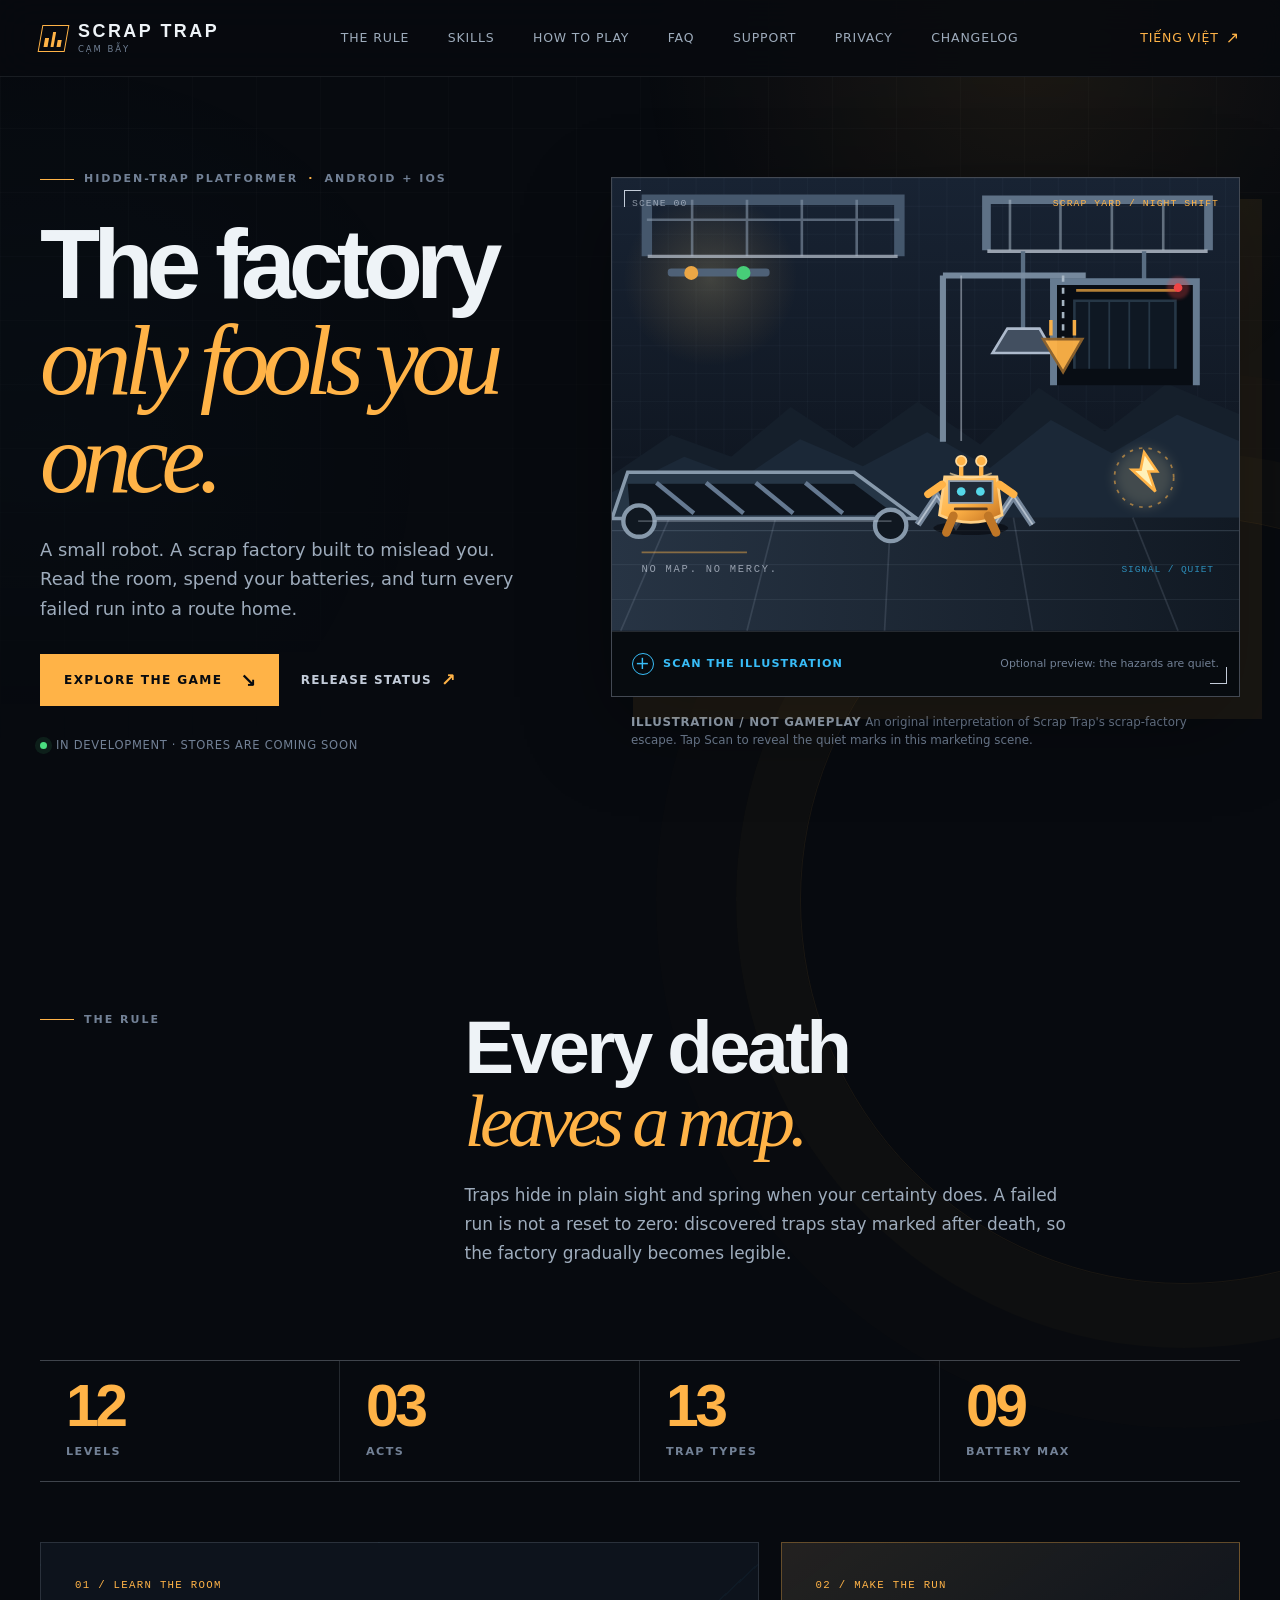
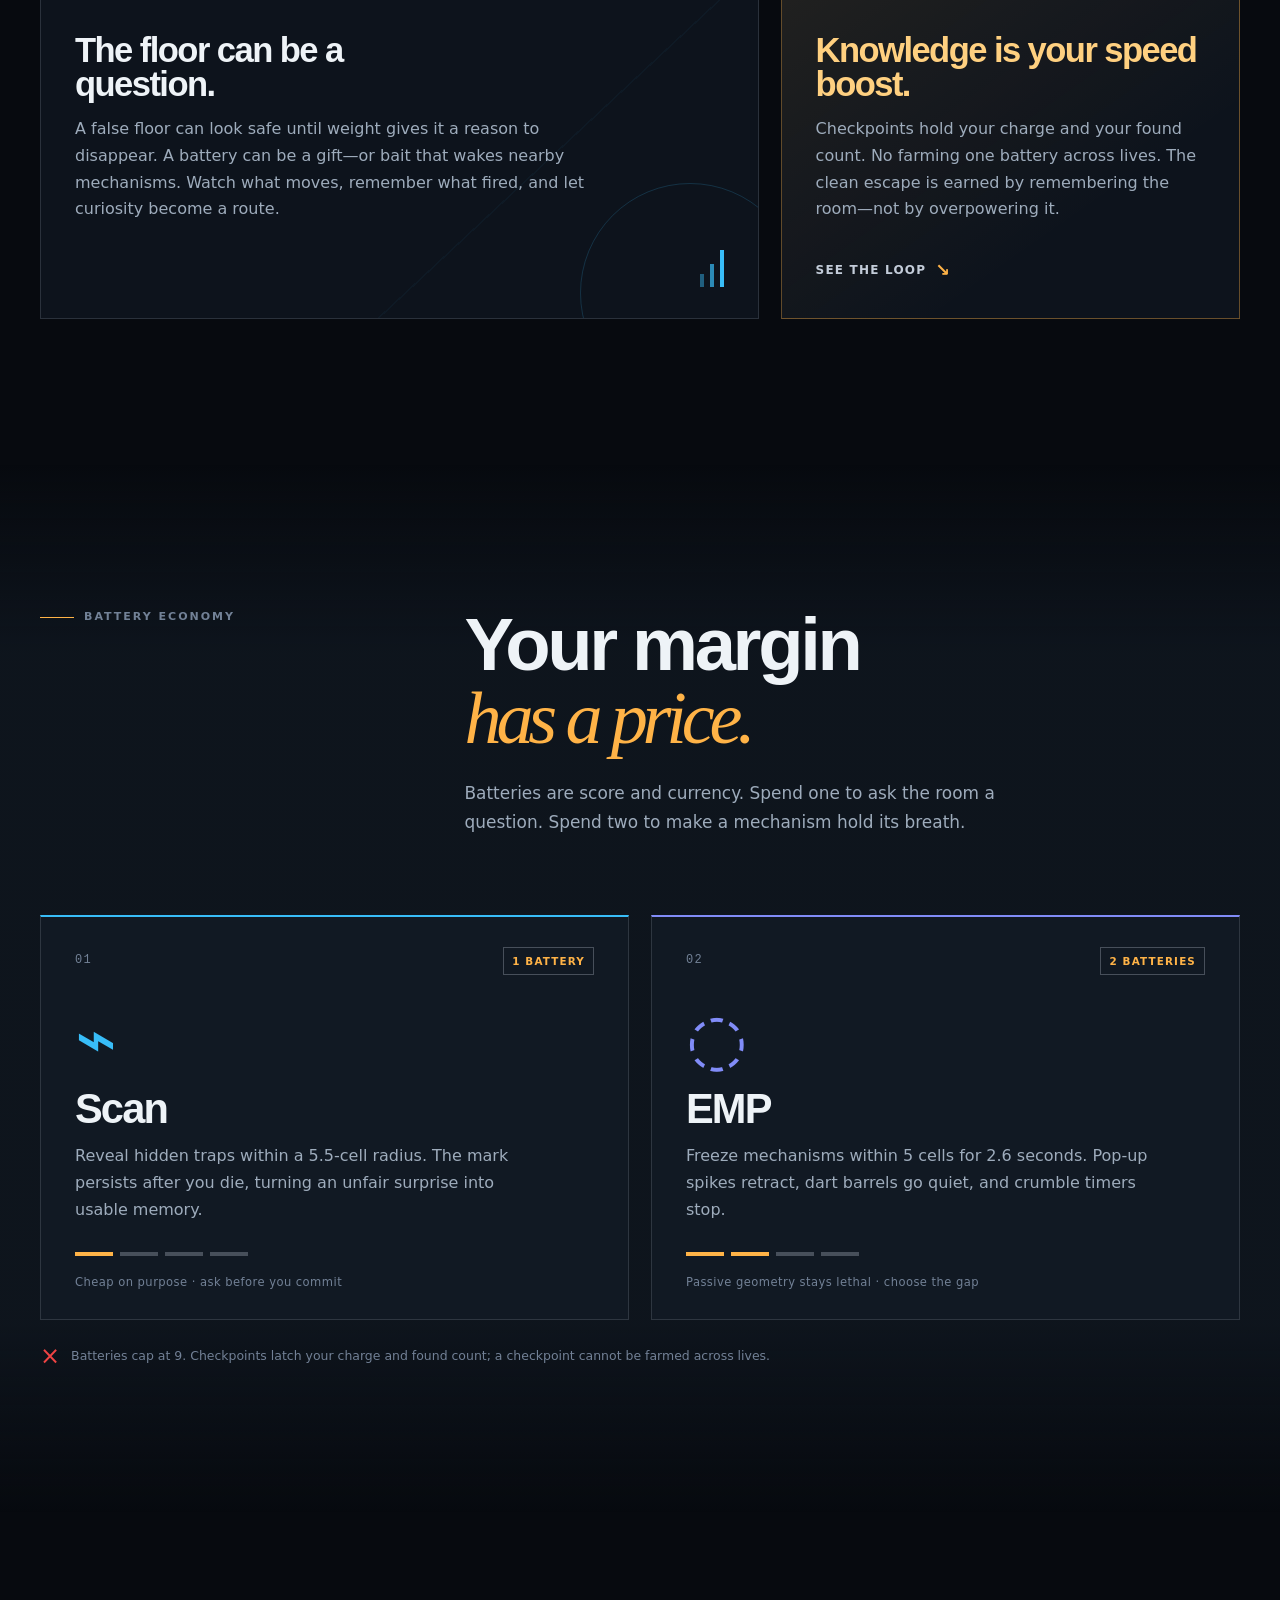
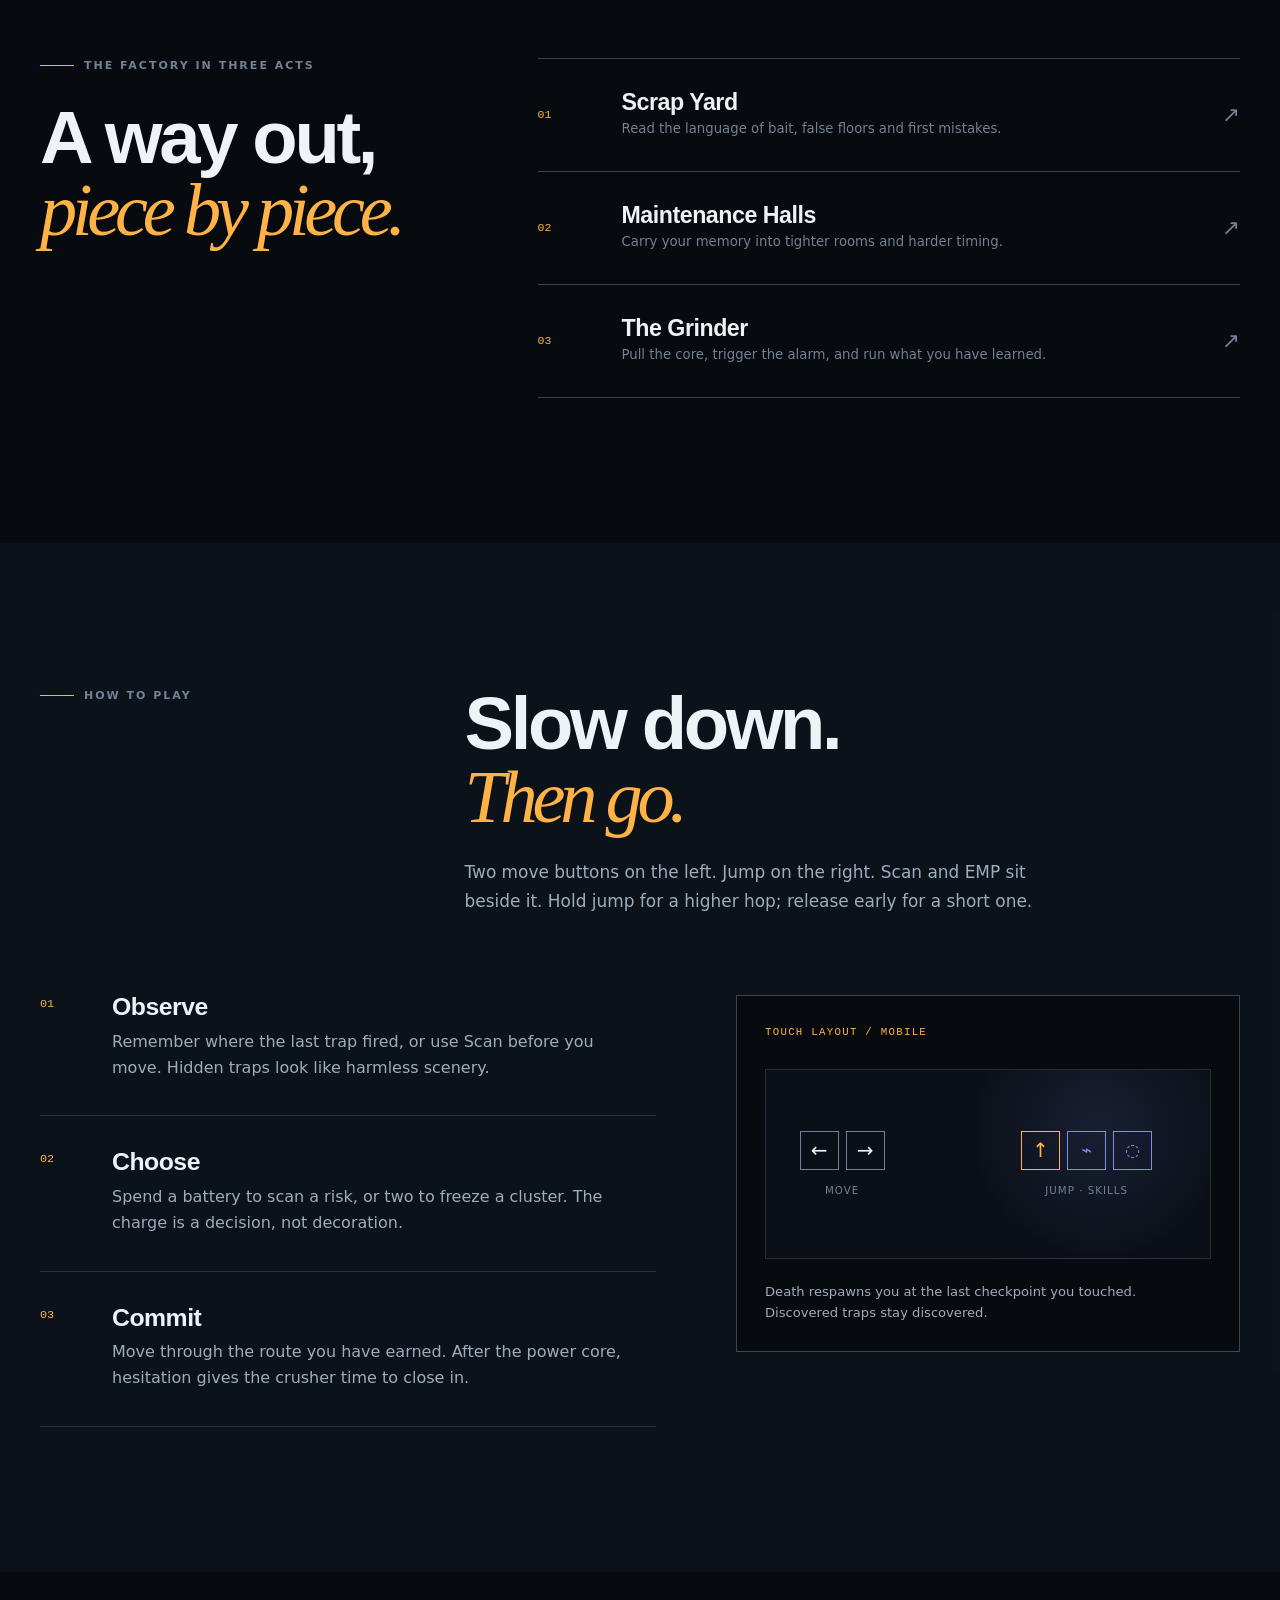
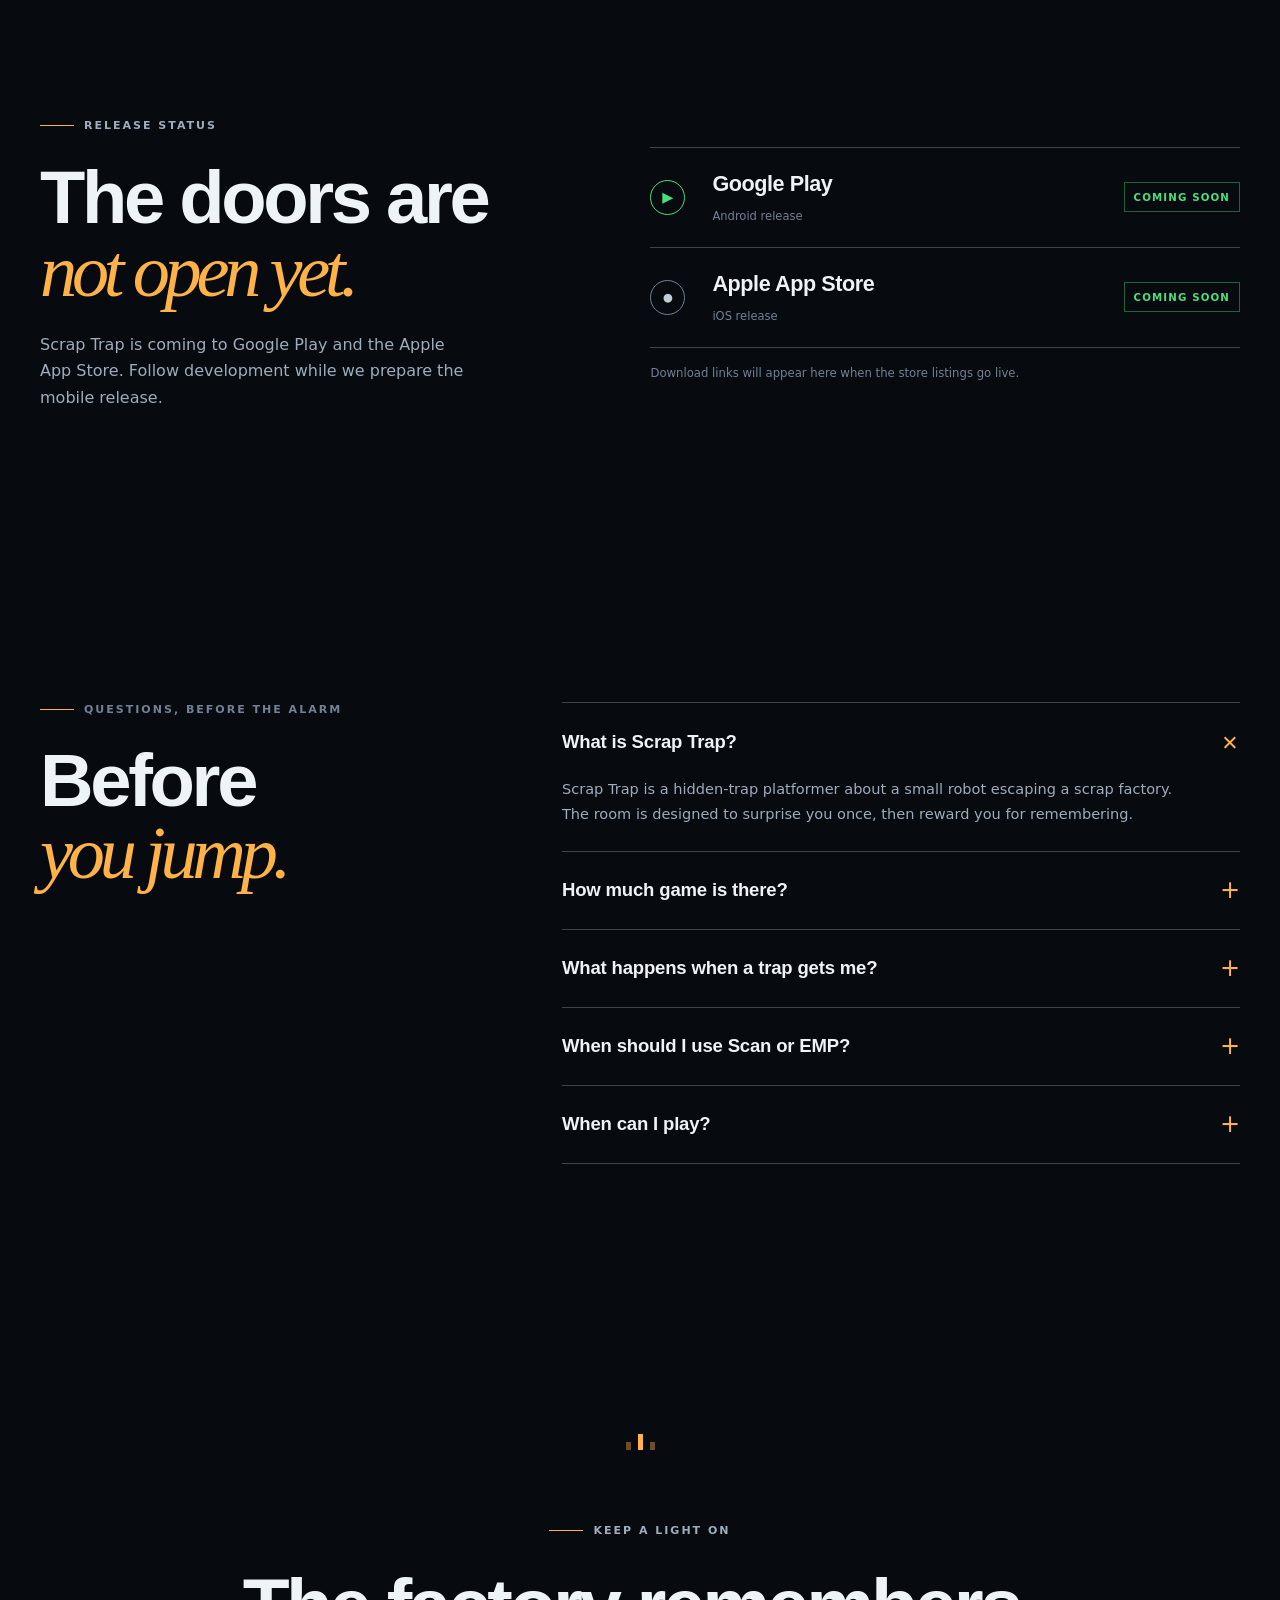
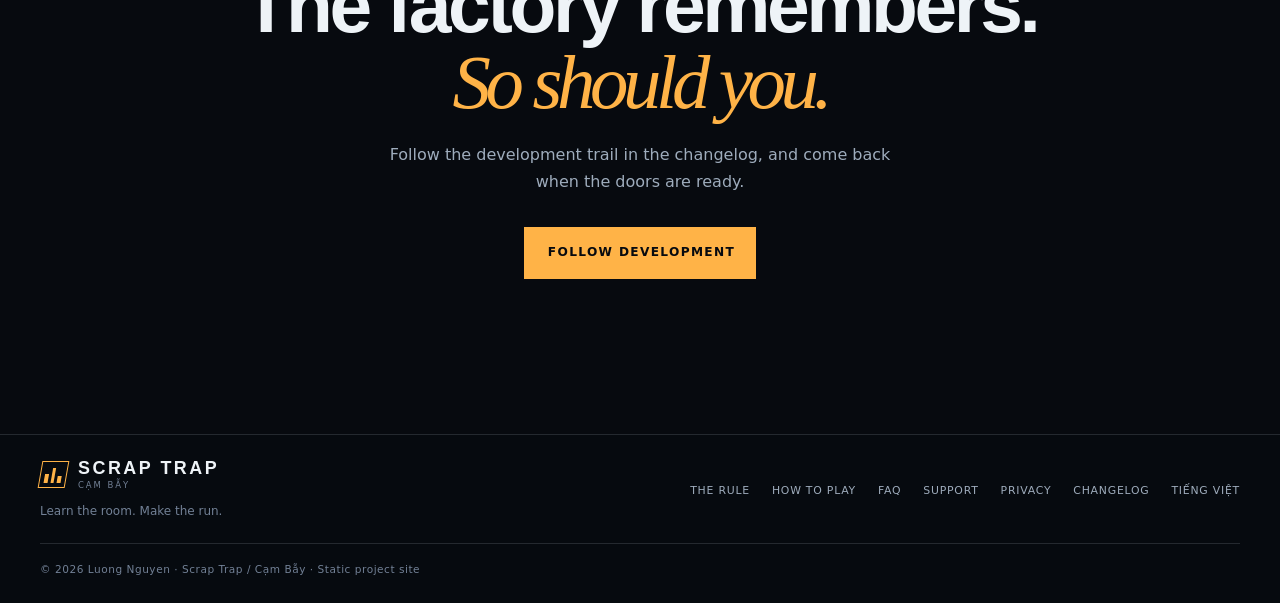
==== commit 4a84a49b: "fix: Point Follow development at the changelog instead of the private repo The game repo is private," ====
--- a/index.html
+++ b/index.html
@@ -44,8 +44,7 @@
         "gamePlatform": ["Android", "iOS"],
         "operatingSystem": ["Android", "iOS"],
         "applicationCategory": "Game",
-        "inLanguage": ["en", "vi"],
-        "sameAs": "https://github.com/nguyenvanlamm/cam_bay"
+        "inLanguage": ["en", "vi"]
       },
       {
         "@type": "FAQPage",
@@ -397,8 +396,8 @@
       <div class="closing-rule" aria-hidden="true"><span></span><span></span><span></span></div>
       <p class="eyebrow"><span class="eyebrow-line" aria-hidden="true"></span> Keep a light on</p>
       <h2 id="closing-title">The factory remembers.<br><em>So should you.</em></h2>
-      <p>Follow the development trail, read the source, and come back when the doors are ready.</p>
-      <a class="button button-primary" href="https://github.com/nguyenvanlamm/cam_bay" rel="noopener">Follow development <span aria-hidden="true">↗</span></a>
+      <p>Follow the development trail in the changelog, and come back when the doors are ready.</p>
+      <a class="button button-primary" href="changelog/">Follow development</a>
     </section>
   </main>
 
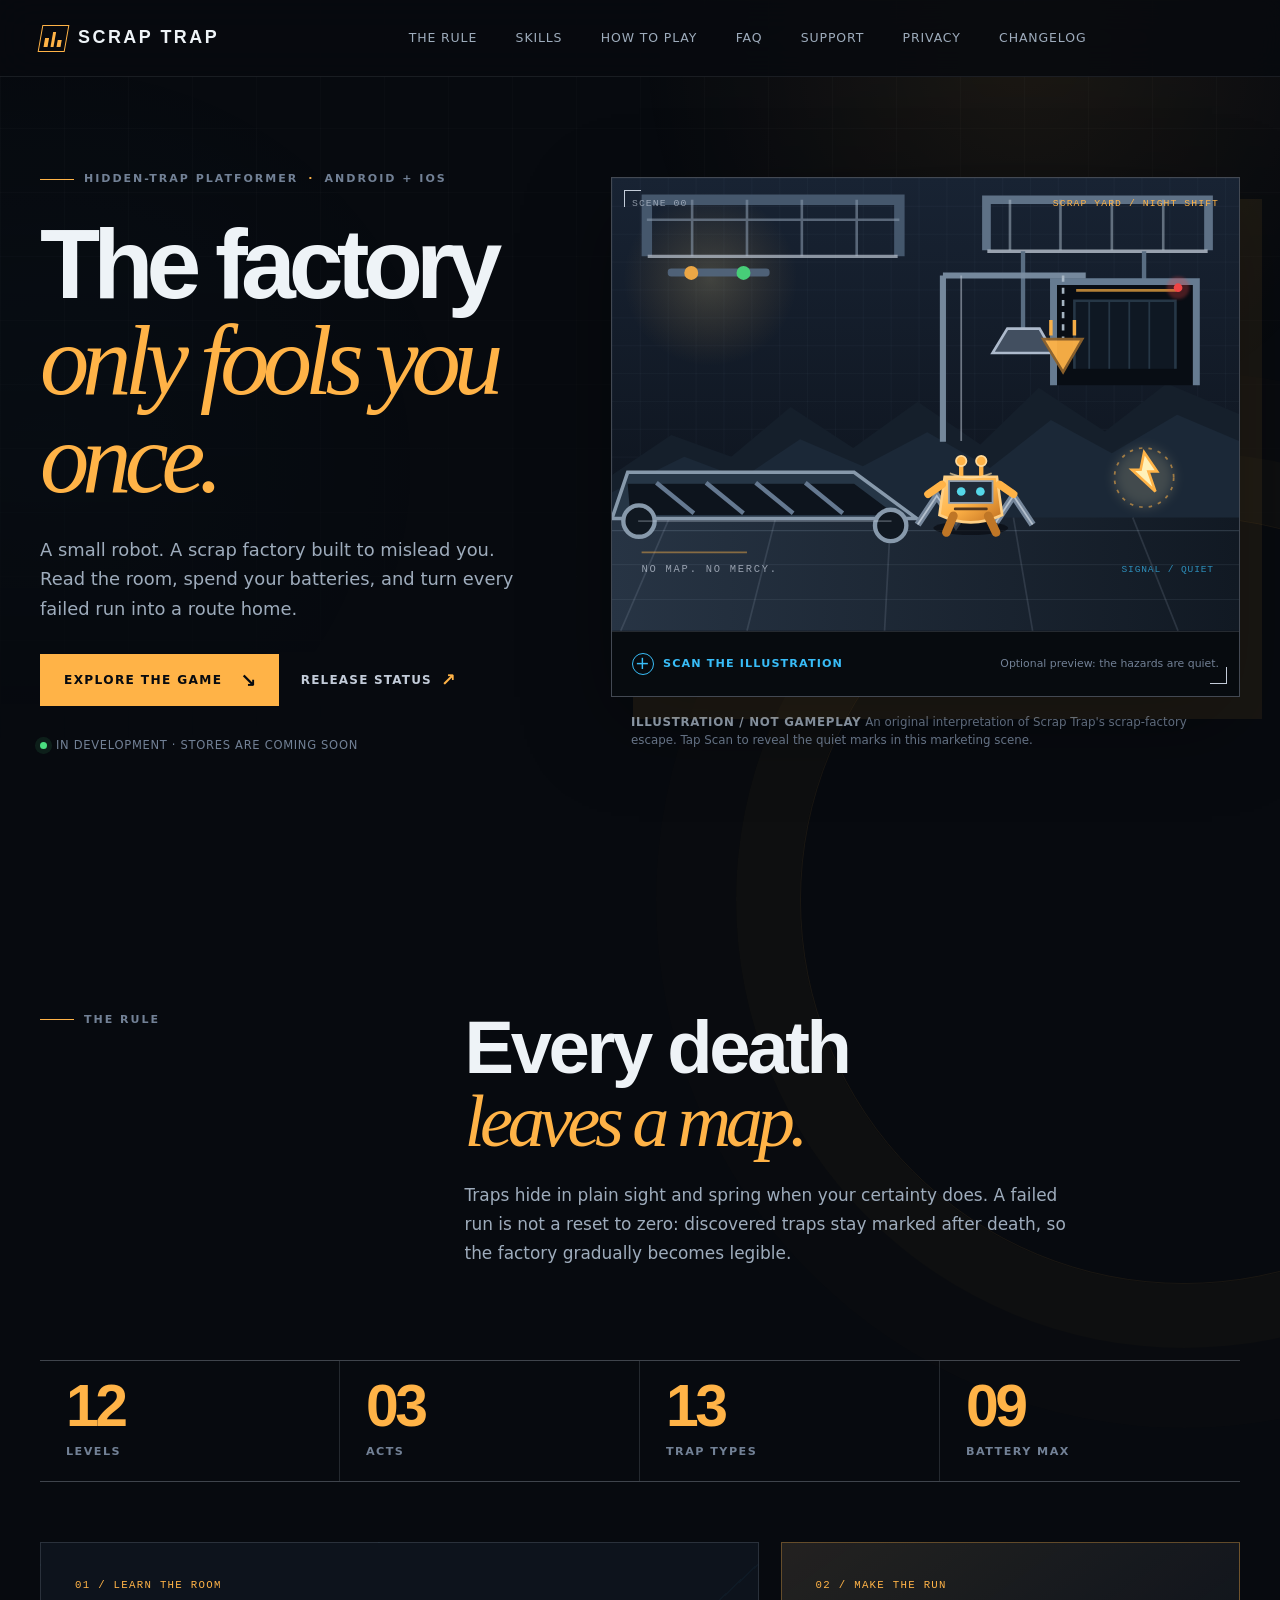
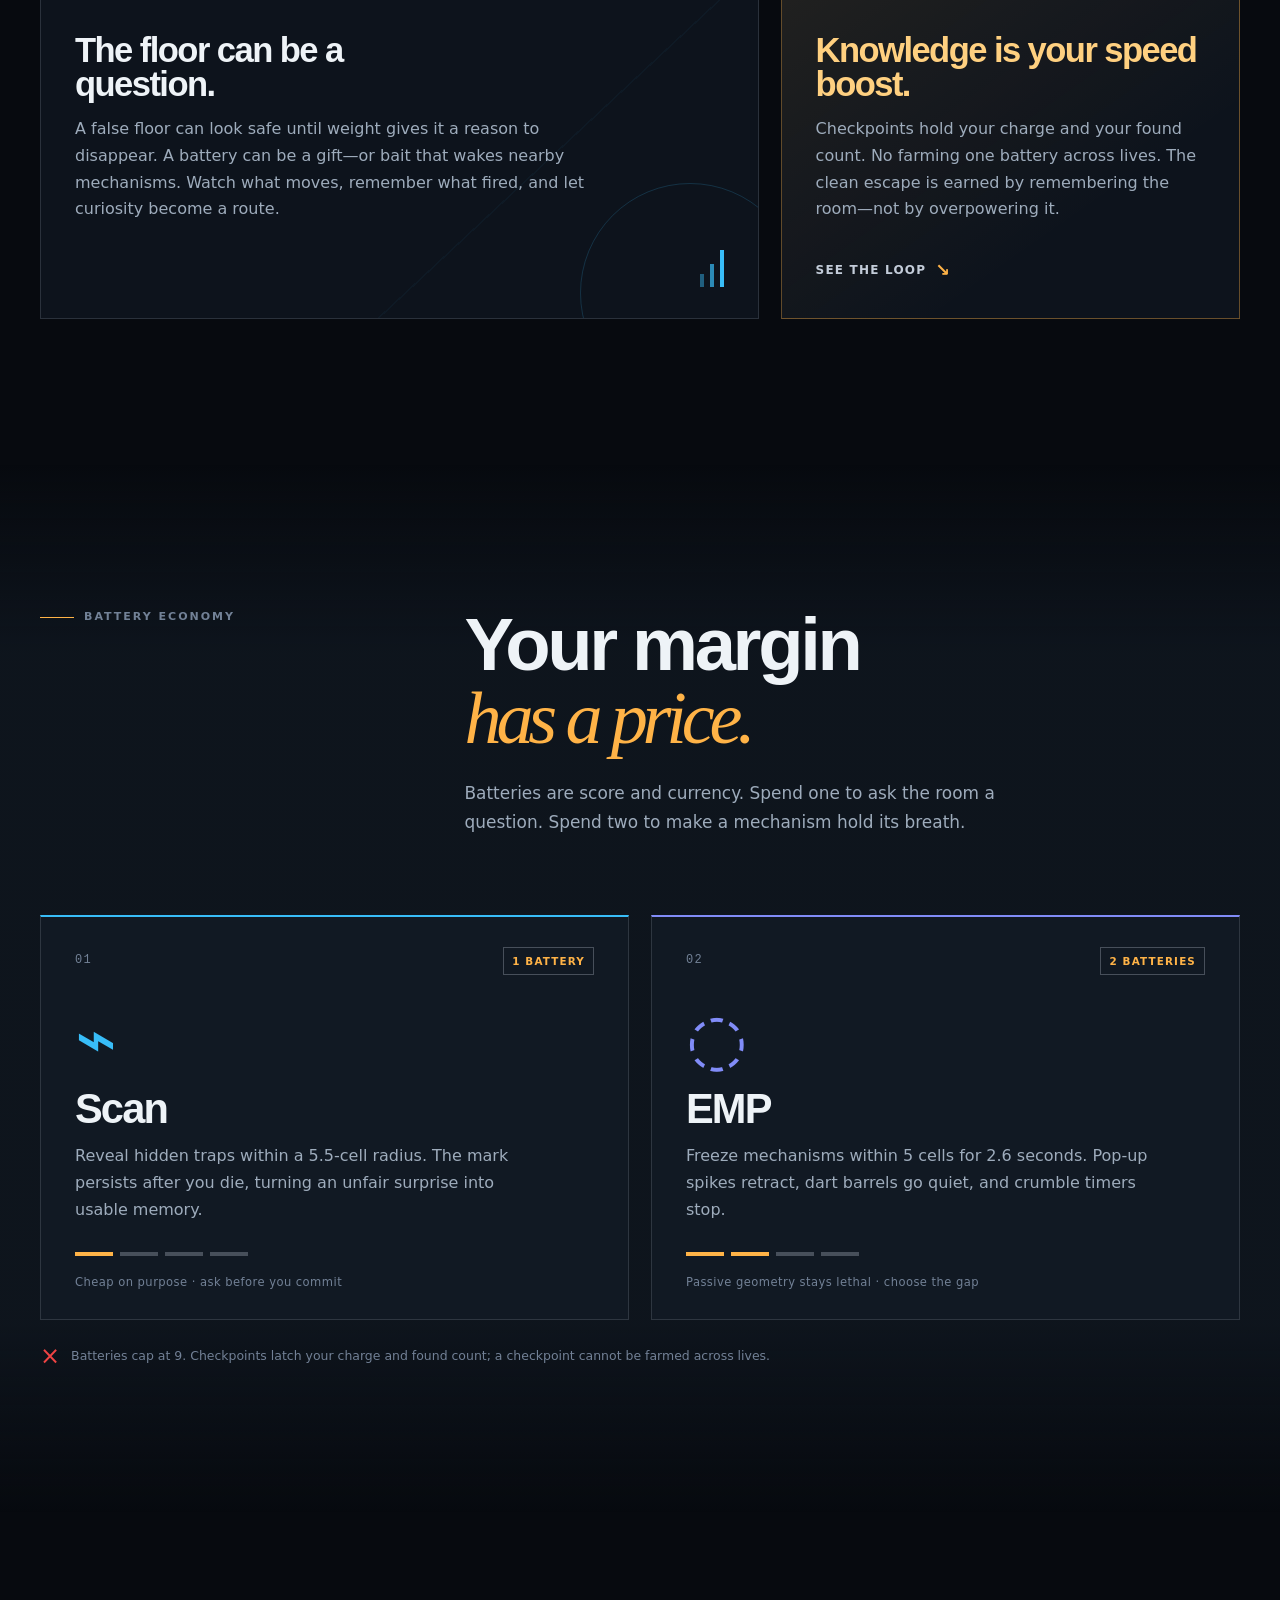
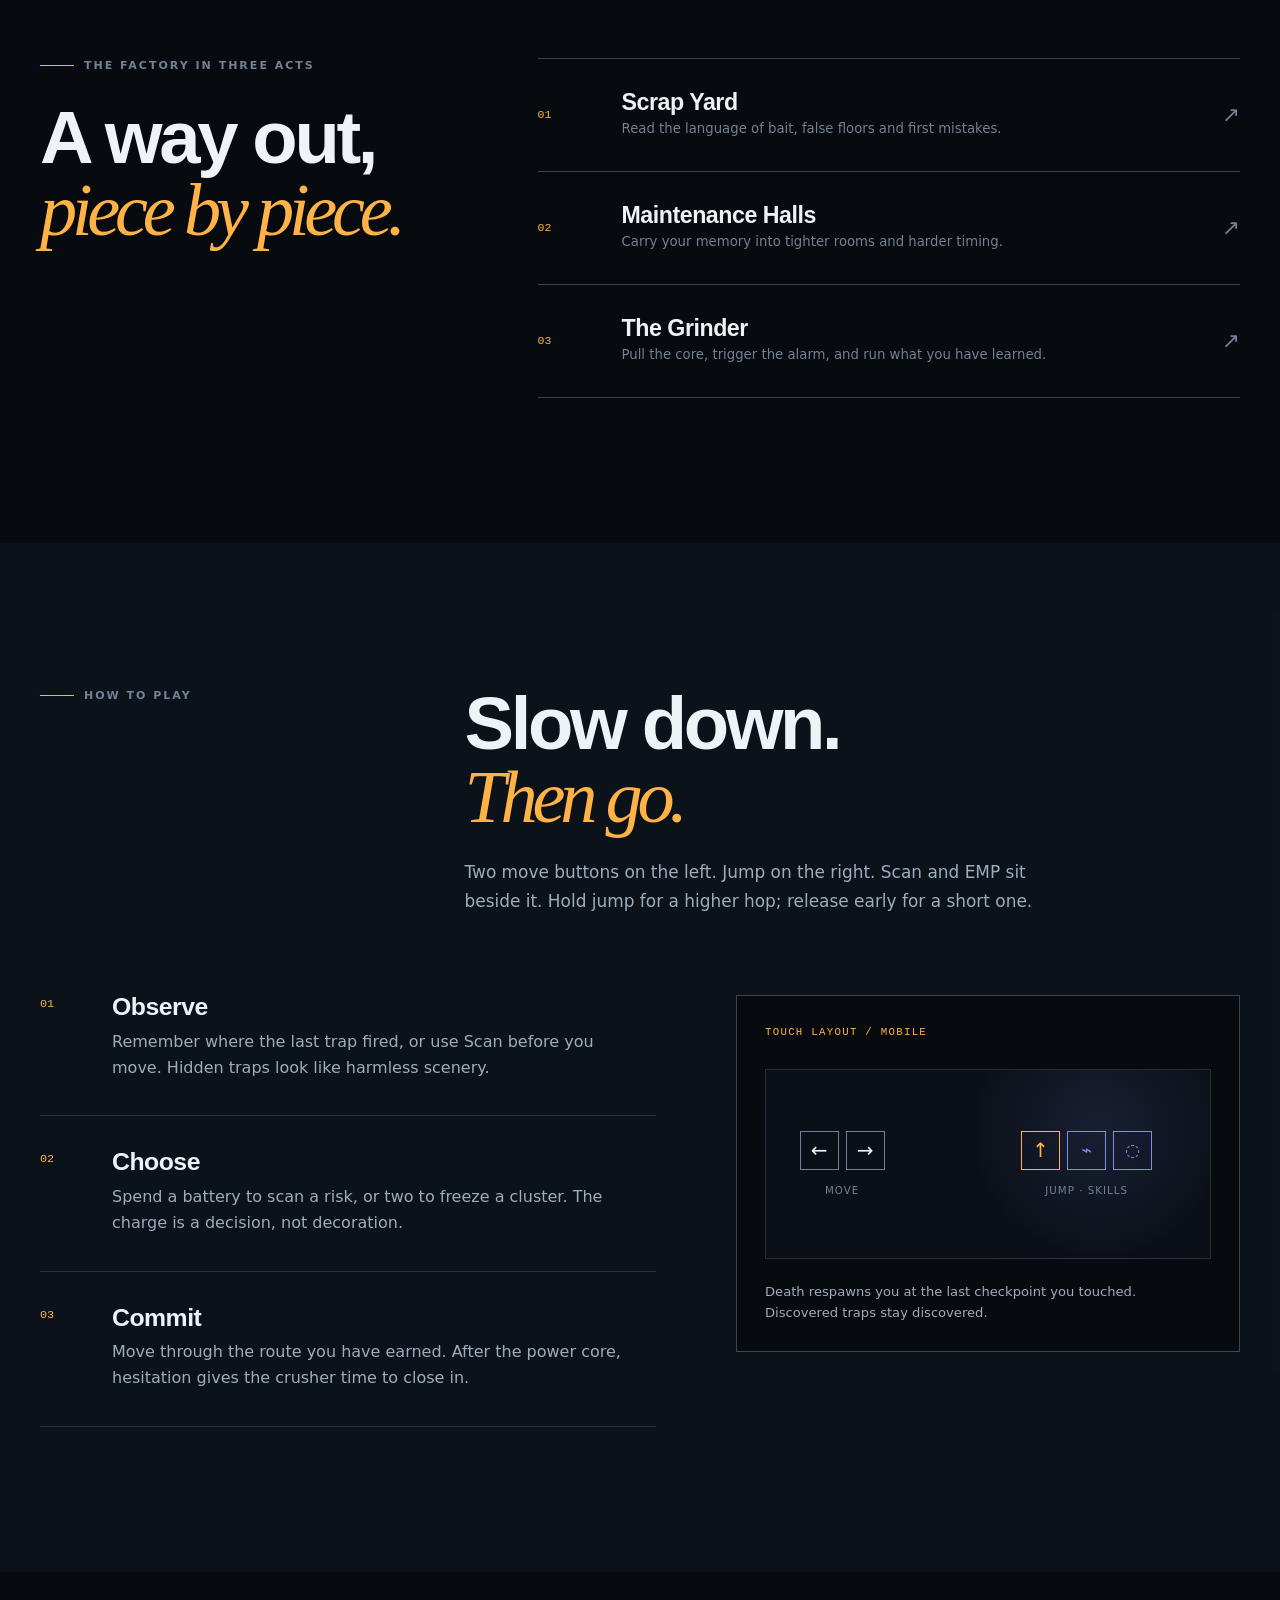
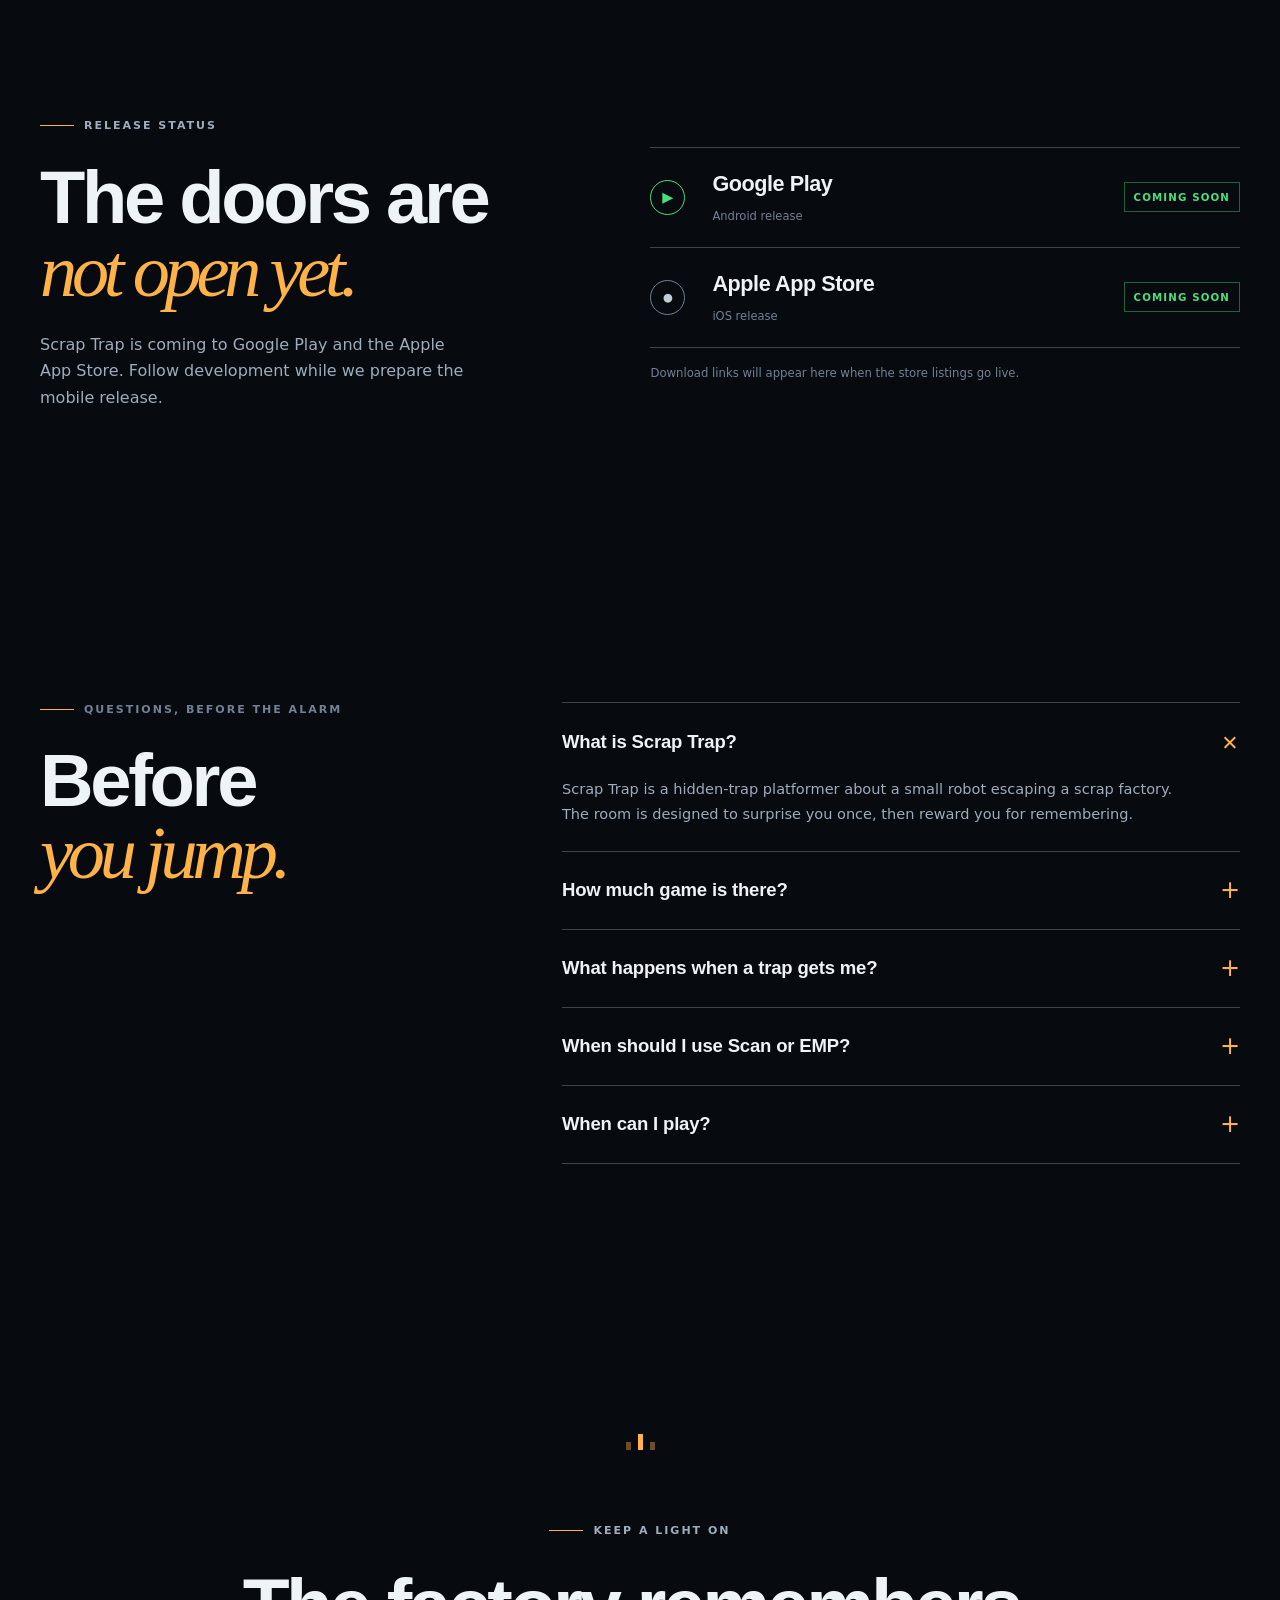
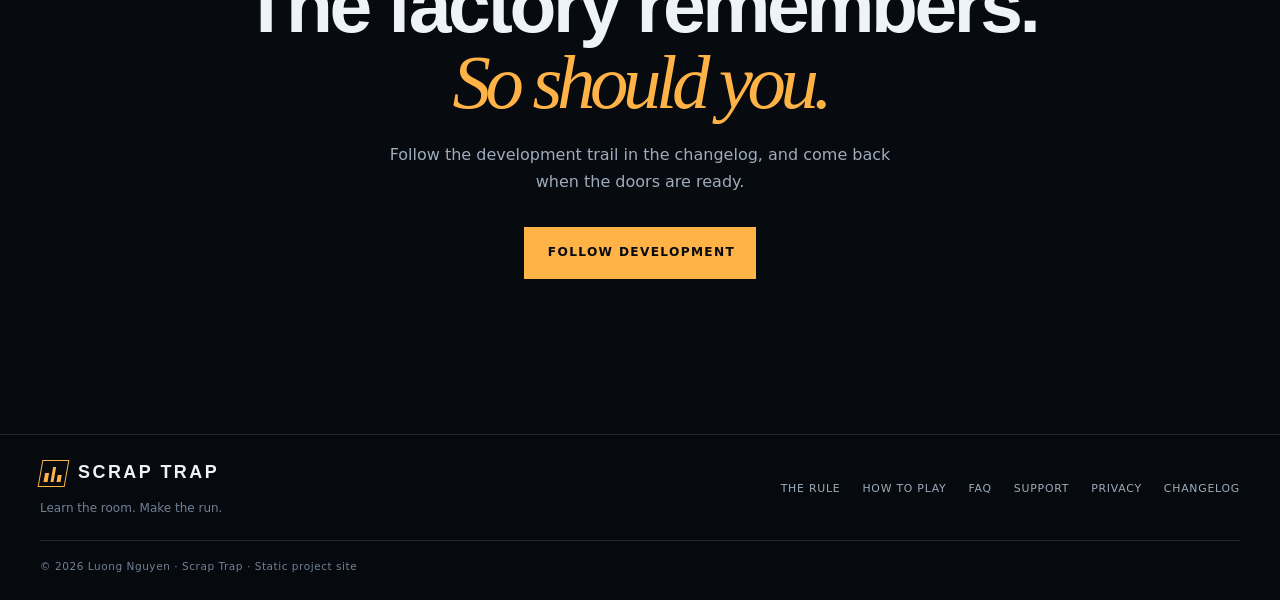
==== commit b00a34e4: "feat(site): Make the site English-only and disclose the in-app purchase - Remove the Vietnamese page" ====
--- a/index.html
+++ b/index.html
@@ -8,13 +8,9 @@
   <meta name="theme-color" content="#070a0f">
   <meta name="robots" content="index, follow">
   <link rel="canonical" href="https://pitfall.lamnv.com/">
-  <link rel="alternate" hreflang="en" href="https://pitfall.lamnv.com/">
-  <link rel="alternate" hreflang="vi" href="https://pitfall.lamnv.com/vi/">
-  <link rel="alternate" hreflang="x-default" href="https://pitfall.lamnv.com/">
   <meta property="og:type" content="website">
-  <meta property="og:site_name" content="Scrap Trap / Cạm Bẫy">
+  <meta property="og:site_name" content="Scrap Trap">
   <meta property="og:locale" content="en_US">
-  <meta property="og:locale:alternate" content="vi_VN">
   <meta property="og:title" content="Scrap Trap — The factory only fools you once.">
   <meta property="og:description" content="A hidden-trap platformer about a small robot escaping a scrap factory.">
   <meta property="og:url" content="https://pitfall.lamnv.com/">
@@ -36,7 +32,6 @@
         "@type": "VideoGame",
         "@id": "https://pitfall.lamnv.com/#game",
         "name": "Scrap Trap",
-        "alternateName": "Cạm Bẫy",
         "description": "A hidden-trap platformer about a small robot escaping a scrap factory. Traps reveal themselves through play, while Scan and EMP turn batteries into a margin for error.",
         "url": "https://pitfall.lamnv.com/",
         "image": "https://pitfall.lamnv.com/assets/social-card.png",
@@ -88,7 +83,7 @@
     <div class="wrap nav-shell">
       <a class="brand" href="./" aria-label="Scrap Trap home">
         <span class="brand-mark" aria-hidden="true"><i></i><i></i><i></i></span>
-        <span class="brand-word"><strong>SCRAP TRAP</strong><small>CẠM BẪY</small></span>
+        <span class="brand-word"><strong>SCRAP TRAP</strong></span>
       </a>
       <nav class="primary-nav" aria-label="Primary navigation">
         <a href="#world">The rule</a>
@@ -99,7 +94,6 @@
         <a href="privacy/">Privacy</a>
         <a href="changelog/">Changelog</a>
       </nav>
-      <a class="language-link" href="vi/index.html" lang="vi">Tiếng Việt <span aria-hidden="true">↗</span></a>
     </div>
   </header>
 
@@ -403,9 +397,9 @@
 
   <footer class="site-footer">
     <div class="wrap footer-inner">
-      <div><a class="brand footer-brand" href="./" aria-label="Scrap Trap home"><span class="brand-mark" aria-hidden="true"><i></i><i></i><i></i></span><span class="brand-word"><strong>SCRAP TRAP</strong><small>CẠM BẪY</small></span></a><p>Learn the room. Make the run.</p></div>
-      <div class="footer-links"><a href="#world">The rule</a><a href="#how-to-play">How to play</a><a href="#faq">FAQ</a><a href="support/">Support</a><a href="privacy/">Privacy</a><a href="changelog/">Changelog</a><a href="vi/index.html" lang="vi">Tiếng Việt</a></div>
-      <p class="copyright">© 2026 Luong Nguyen · Scrap Trap / Cạm Bẫy · Static project site</p>
+      <div><a class="brand footer-brand" href="./" aria-label="Scrap Trap home"><span class="brand-mark" aria-hidden="true"><i></i><i></i><i></i></span><span class="brand-word"><strong>SCRAP TRAP</strong></span></a><p>Learn the room. Make the run.</p></div>
+      <div class="footer-links"><a href="#world">The rule</a><a href="#how-to-play">How to play</a><a href="#faq">FAQ</a><a href="support/">Support</a><a href="privacy/">Privacy</a><a href="changelog/">Changelog</a></div>
+      <p class="copyright">© 2026 Luong Nguyen · Scrap Trap · Static project site</p>
     </div>
   </footer>
   <script src="script.js" defer></script>
--- a/styles.css
+++ b/styles.css
@@ -1,4 +1,4 @@
-/* Scrap Trap / Cạm Bẫy — a small, dependency-free visual system. */
+/* Scrap Trap — a small, dependency-free visual system. */
 :root {
   --bg: #070a0f;
   --bg-raised: #0d131c;
@@ -168,13 +168,6 @@
   letter-spacing: .14em;
 }
 
-.brand-word small {
-  margin-top: 4px;
-  color: var(--steel-dim);
-  font-size: .53rem;
-  letter-spacing: .23em;
-}
-
 .primary-nav {
   display: flex;
   min-width: 0;
@@ -184,7 +177,6 @@
 }
 
 .primary-nav a,
-.language-link,
 .footer-links a {
   position: relative;
   color: var(--steel-muted);
@@ -194,7 +186,6 @@
 }
 
 .primary-nav a::after,
-.language-link::after,
 .footer-links a::after {
   position: absolute;
   right: 0;
@@ -210,23 +201,11 @@
 
 .primary-nav a:hover::after,
 .primary-nav a:focus-visible::after,
-.language-link:hover::after,
-.language-link:focus-visible::after,
 .footer-links a:hover::after,
 .footer-links a:focus-visible::after {
   transform: scaleX(1);
   transform-origin: left;
 }
-
-.language-link {
-  display: inline-flex;
-  flex: 0 0 auto;
-  align-items: center;
-  gap: 7px;
-  color: var(--amber);
-}
-
-.language-link span { font-size: 1rem; }
 
 .eyebrow {
   display: flex;
@@ -867,7 +846,6 @@
   .nav-shell { min-height: 69px; flex-wrap: wrap; gap: 0; padding-top: 15px; padding-bottom: 15px; }
   .primary-nav { order: 3; flex-basis: 100%; justify-content: space-between; gap: 12px; padding-top: 18px; }
   .primary-nav a { font-size: .68rem; }
-  .language-link { margin-left: auto; }
   .hero { display: block; min-height: 0; padding-top: 78px; padding-bottom: 86px; }
   .hero-copy { max-width: 690px; }
   .hero-art { max-width: 700px; margin: 65px auto 0; }
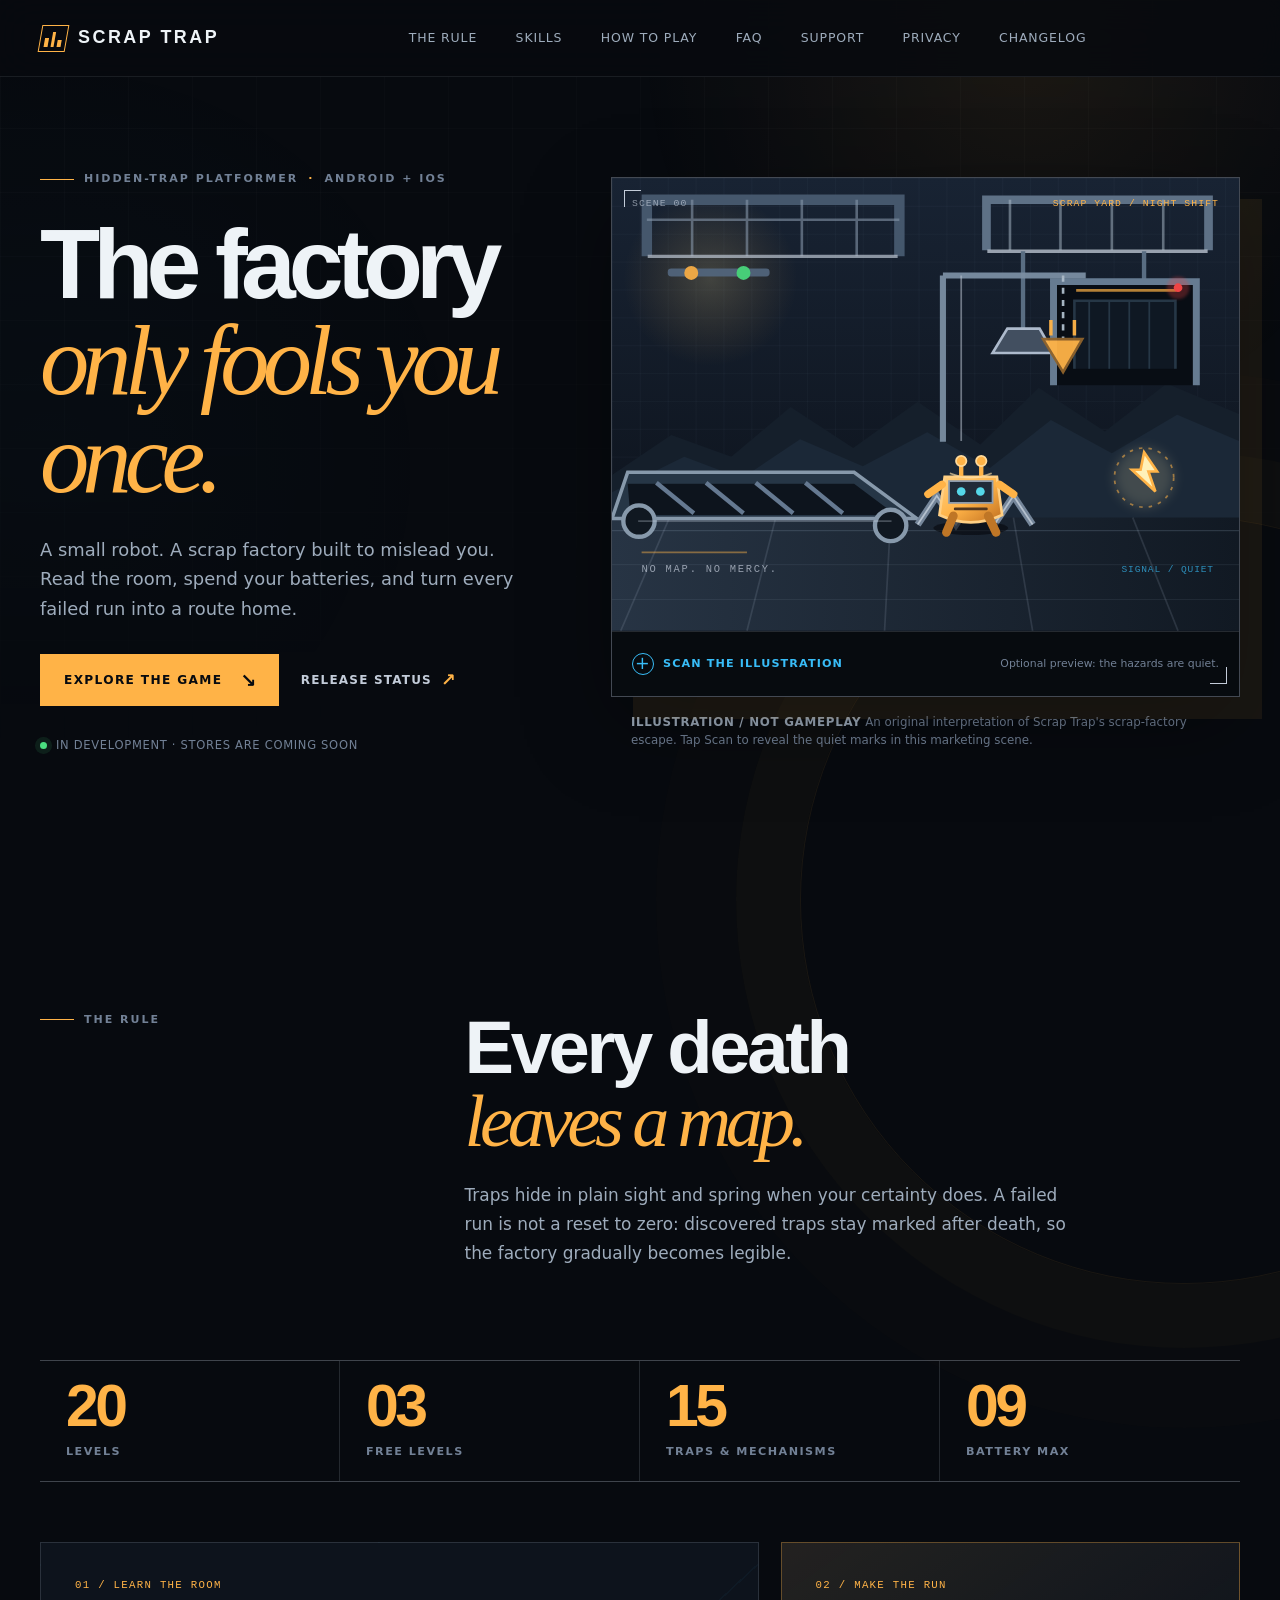
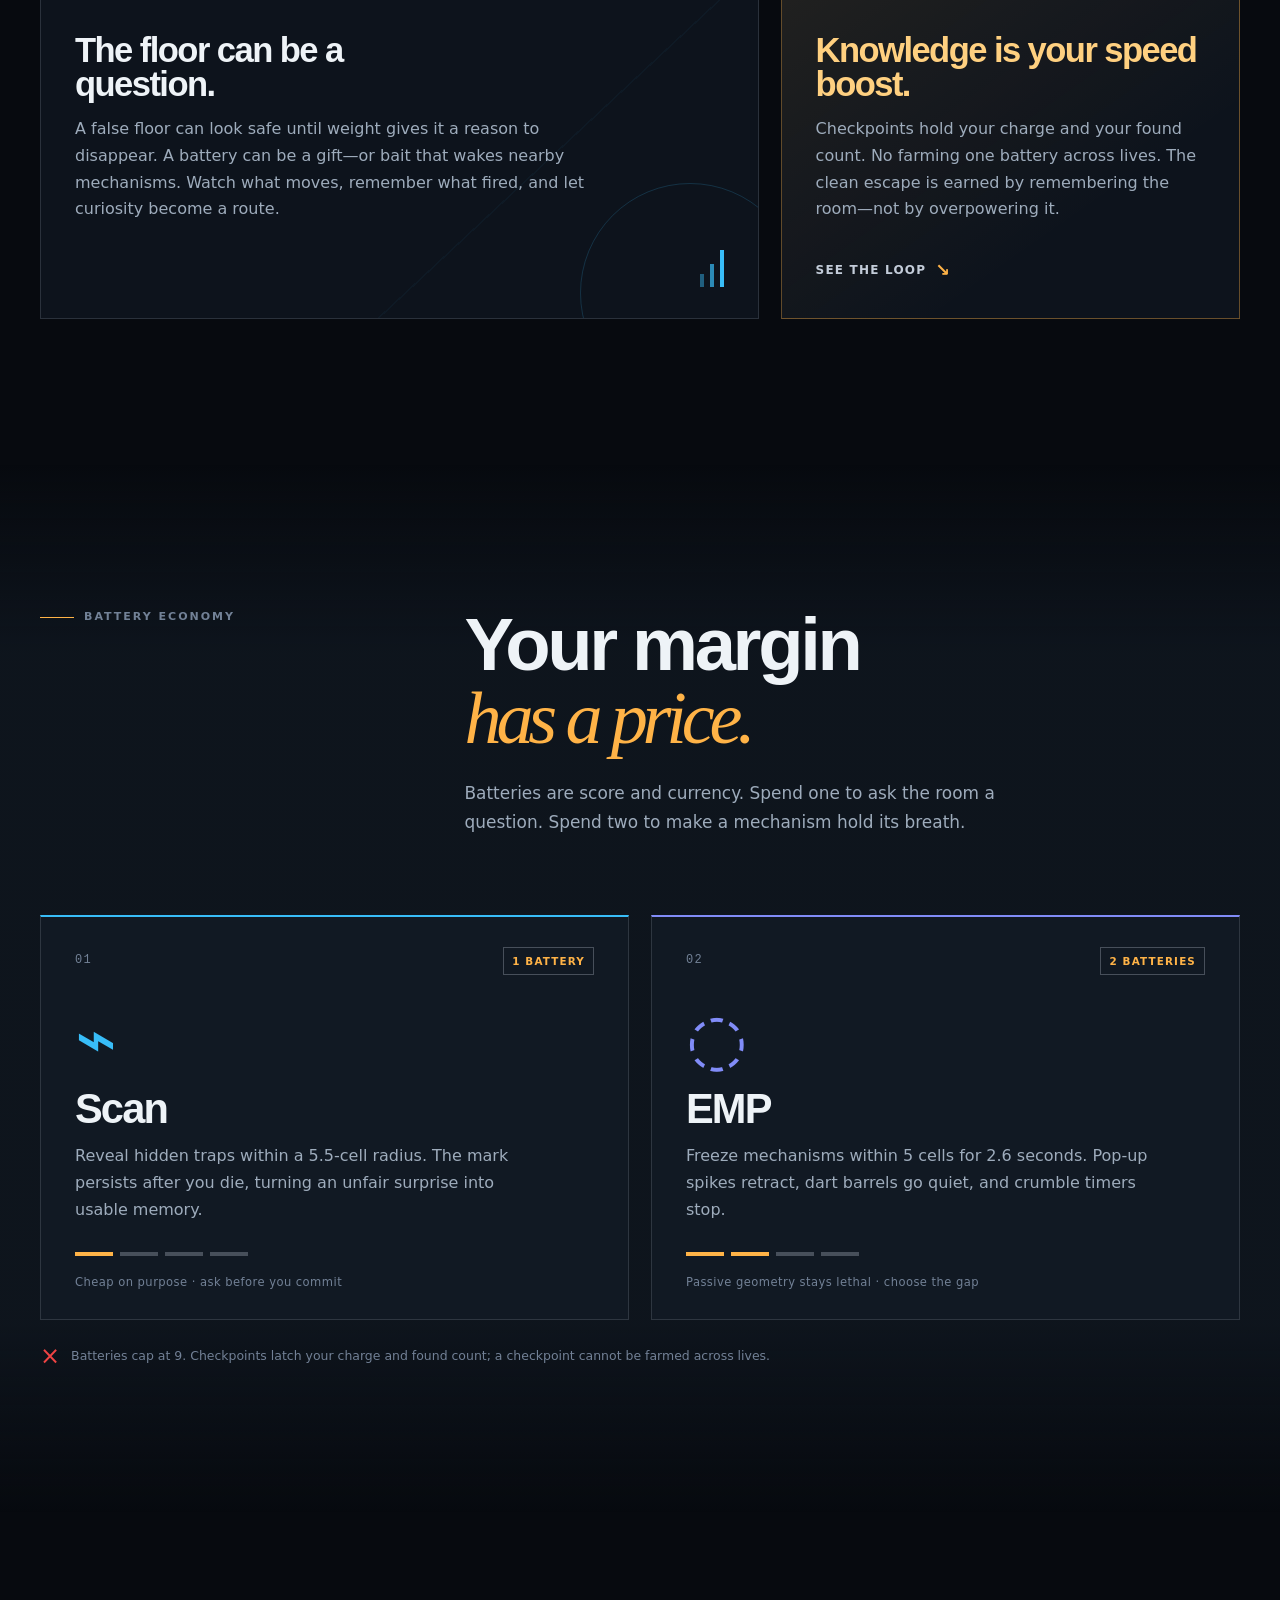
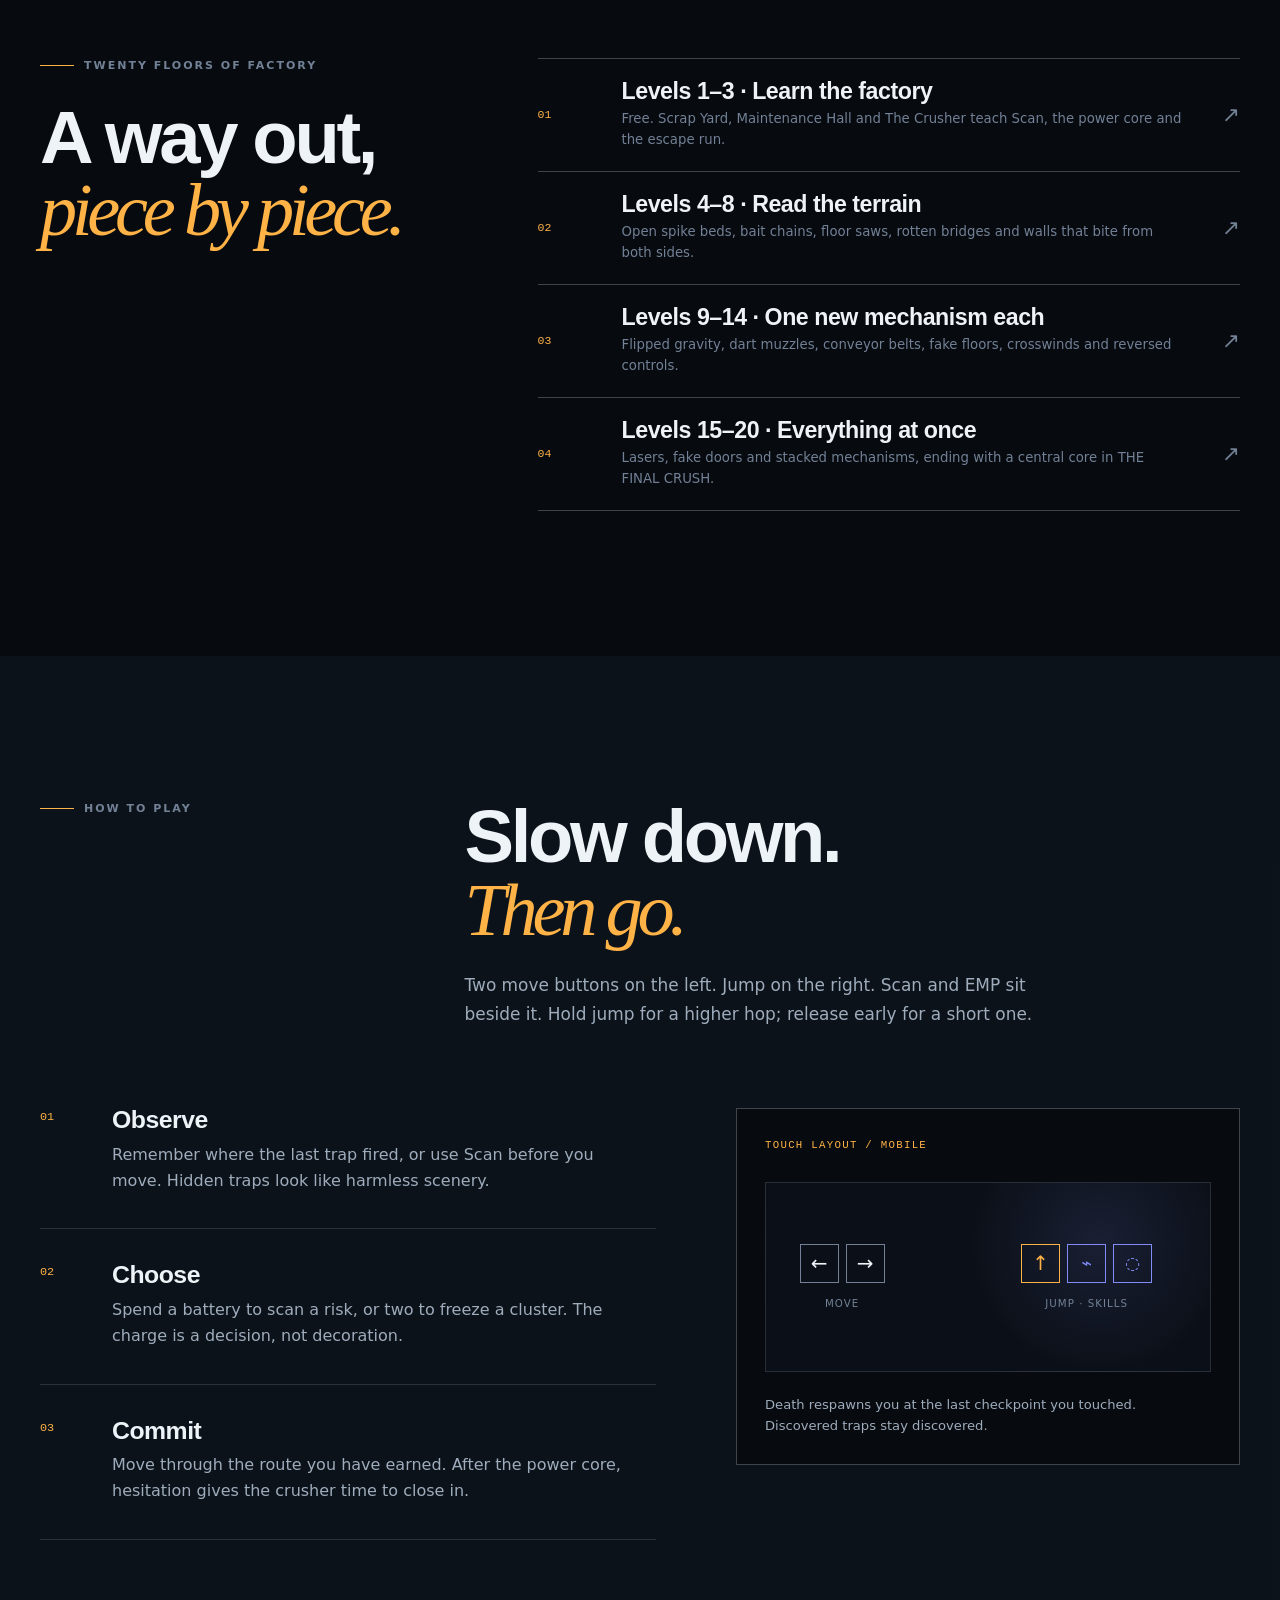
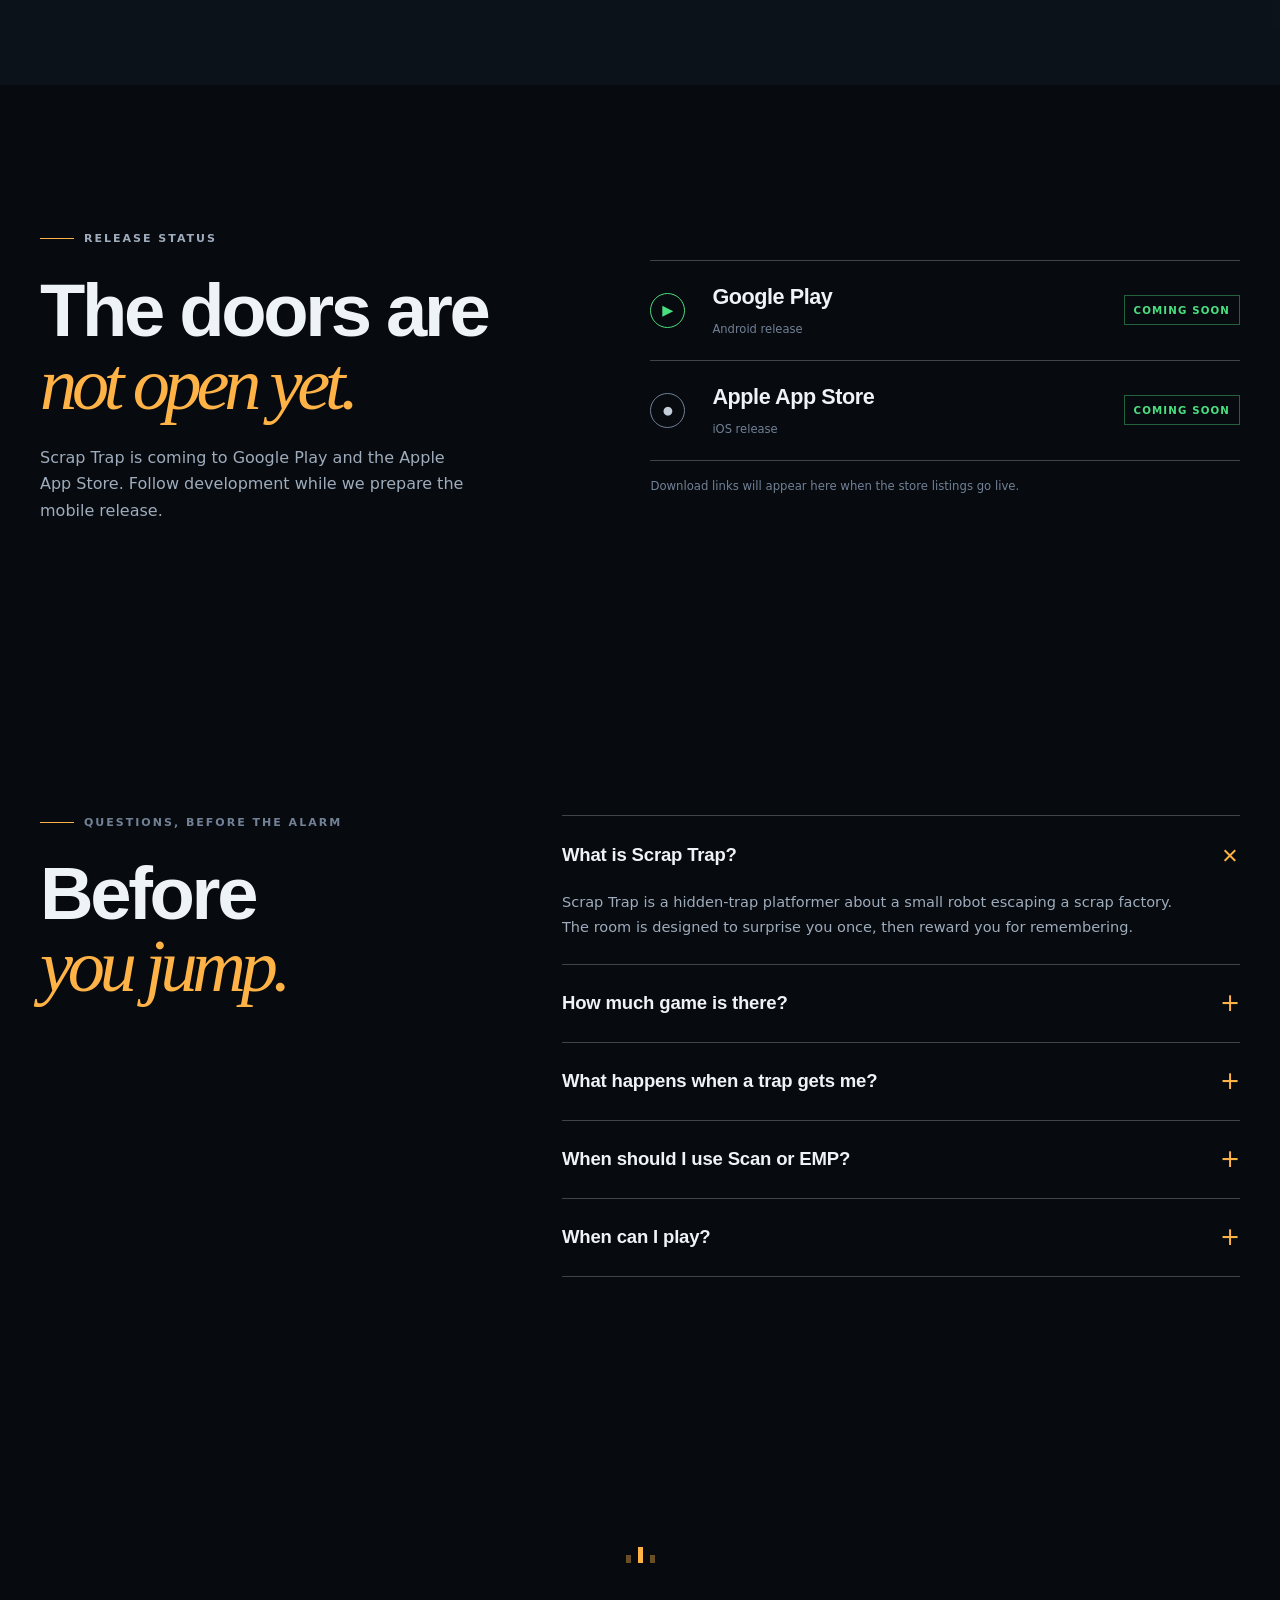
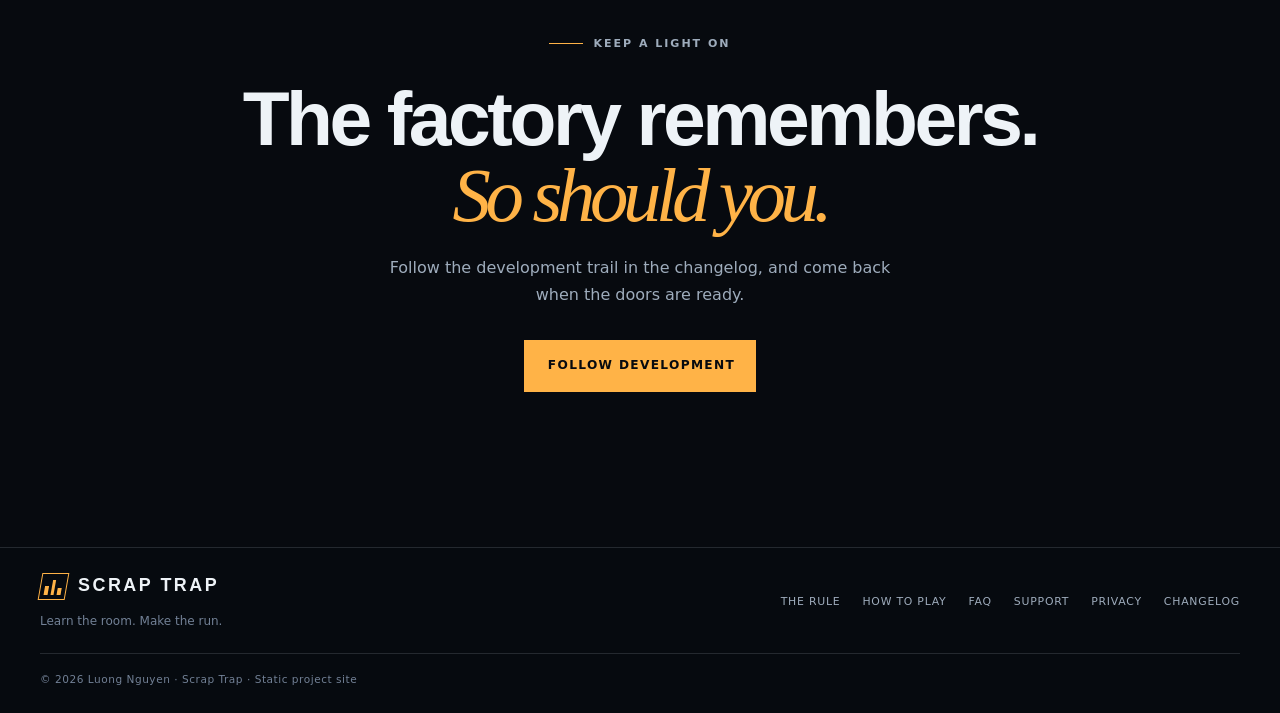
==== commit a98c7225: "fix(site): Match game facts to the ios release build The site described the older master branch. The" ====
--- a/index.html
+++ b/index.html
@@ -39,7 +39,7 @@
         "gamePlatform": ["Android", "iOS"],
         "operatingSystem": ["Android", "iOS"],
         "applicationCategory": "Game",
-        "inLanguage": ["en", "vi"]
+        "inLanguage": "en"
       },
       {
         "@type": "FAQPage",
@@ -54,7 +54,7 @@
           {
             "@type": "Question",
             "name": "How much game is there?",
-            "acceptedAnswer": {"@type": "Answer", "text": "The current design has 12 levels across three acts: Scrap Yard, Maintenance Halls and The Grinder. There are 13 trap types and three challenge goals per level."}
+            "acceptedAnswer": {"@type": "Answer", "text": "The current build has 20 levels and 15 trap and mechanism types. Levels 1–3 are free; levels 4–20 unlock with one optional, one-time in-app purchase. Every level ranks your run S, A, B or C on deaths and time against its par."}
           },
           {
             "@type": "Question",
@@ -265,9 +265,9 @@
         </div>
       </div>
       <dl class="fact-rail" aria-label="Game structure">
-        <div><dt>12</dt><dd>levels</dd></div>
-        <div><dt>03</dt><dd>acts</dd></div>
-        <div><dt>13</dt><dd>trap types</dd></div>
+        <div><dt>20</dt><dd>levels</dd></div>
+        <div><dt>03</dt><dd>free levels</dd></div>
+        <div><dt>15</dt><dd>traps &amp; mechanisms</dd></div>
         <div><dt>09</dt><dd>battery max</dd></div>
       </dl>
       <div class="story-grid">
@@ -319,18 +319,21 @@
 
     <section class="section acts-section wrap" aria-labelledby="acts-title">
       <div class="acts-heading">
-        <p class="eyebrow"><span class="eyebrow-line" aria-hidden="true"></span> The factory in three acts</p>
+        <p class="eyebrow"><span class="eyebrow-line" aria-hidden="true"></span> Twenty floors of factory</p>
         <h2 id="acts-title">A way out,<br><em>piece by piece.</em></h2>
       </div>
       <div class="act-list">
         <article class="act-row">
-          <div class="act-no">01</div><div class="act-name"><h3>Scrap Yard</h3><p>Read the language of bait, false floors and first mistakes.</p></div><div class="act-mark" aria-hidden="true">↗</div>
+          <div class="act-no">01</div><div class="act-name"><h3>Levels 1–3 · Learn the factory</h3><p>Free. Scrap Yard, Maintenance Hall and The Crusher teach Scan, the power core and the escape run.</p></div><div class="act-mark" aria-hidden="true">↗</div>
         </article>
         <article class="act-row">
-          <div class="act-no">02</div><div class="act-name"><h3>Maintenance Halls</h3><p>Carry your memory into tighter rooms and harder timing.</p></div><div class="act-mark" aria-hidden="true">↗</div>
+          <div class="act-no">02</div><div class="act-name"><h3>Levels 4–8 · Read the terrain</h3><p>Open spike beds, bait chains, floor saws, rotten bridges and walls that bite from both sides.</p></div><div class="act-mark" aria-hidden="true">↗</div>
         </article>
         <article class="act-row">
-          <div class="act-no">03</div><div class="act-name"><h3>The Grinder</h3><p>Pull the core, trigger the alarm, and run what you have learned.</p></div><div class="act-mark" aria-hidden="true">↗</div>
+          <div class="act-no">03</div><div class="act-name"><h3>Levels 9–14 · One new mechanism each</h3><p>Flipped gravity, dart muzzles, conveyor belts, fake floors, crosswinds and reversed controls.</p></div><div class="act-mark" aria-hidden="true">↗</div>
+        </article>
+        <article class="act-row">
+          <div class="act-no">04</div><div class="act-name"><h3>Levels 15–20 · Everything at once</h3><p>Lasers, fake doors and stacked mechanisms, ending with a central core in THE FINAL CRUSH.</p></div><div class="act-mark" aria-hidden="true">↗</div>
         </article>
       </div>
     </section>
@@ -379,7 +382,7 @@
       <div class="faq-head"><p class="eyebrow"><span class="eyebrow-line" aria-hidden="true"></span> Questions, before the alarm</p><h2 id="faq-title">Before<br><em>you jump.</em></h2></div>
       <div class="faq-list">
         <details open><summary><span>What is Scrap Trap?</span><b aria-hidden="true">+</b></summary><p>Scrap Trap is a hidden-trap platformer about a small robot escaping a scrap factory. The room is designed to surprise you once, then reward you for remembering.</p></details>
-        <details><summary><span>How much game is there?</span><b aria-hidden="true">+</b></summary><p>The current design has 12 levels across three acts: Scrap Yard, Maintenance Halls and The Grinder. There are 13 trap types and three challenge goals per level.</p></details>
+        <details><summary><span>How much game is there?</span><b aria-hidden="true">+</b></summary><p>The current build has 20 levels and 15 trap and mechanism types. Levels 1–3 are free; levels 4–20 unlock with one optional, one-time in-app purchase. Every level ranks your run S, A, B or C on deaths and time against its par.</p></details>
         <details><summary><span>What happens when a trap gets me?</span><b aria-hidden="true">+</b></summary><p>You respawn at the last checkpoint you touched. A trap that has fired leaves a faint mark where it hid, and that discovery survives death.</p></details>
         <details><summary><span>When should I use Scan or EMP?</span><b aria-hidden="true">+</b></summary><p>Scan costs one battery and reveals hidden traps within 5.5 cells. EMP costs two and freezes nearby mechanisms for 2.6 seconds. Passive geometry—like an exposed spike bed—stays dangerous.</p></details>
         <details><summary><span>When can I play?</span><b aria-hidden="true">+</b></summary><p>Scrap Trap is in development. It is planned for Android and iOS, with both the Google Play and Apple App Store releases marked coming soon. No release date has been announced.</p></details>
